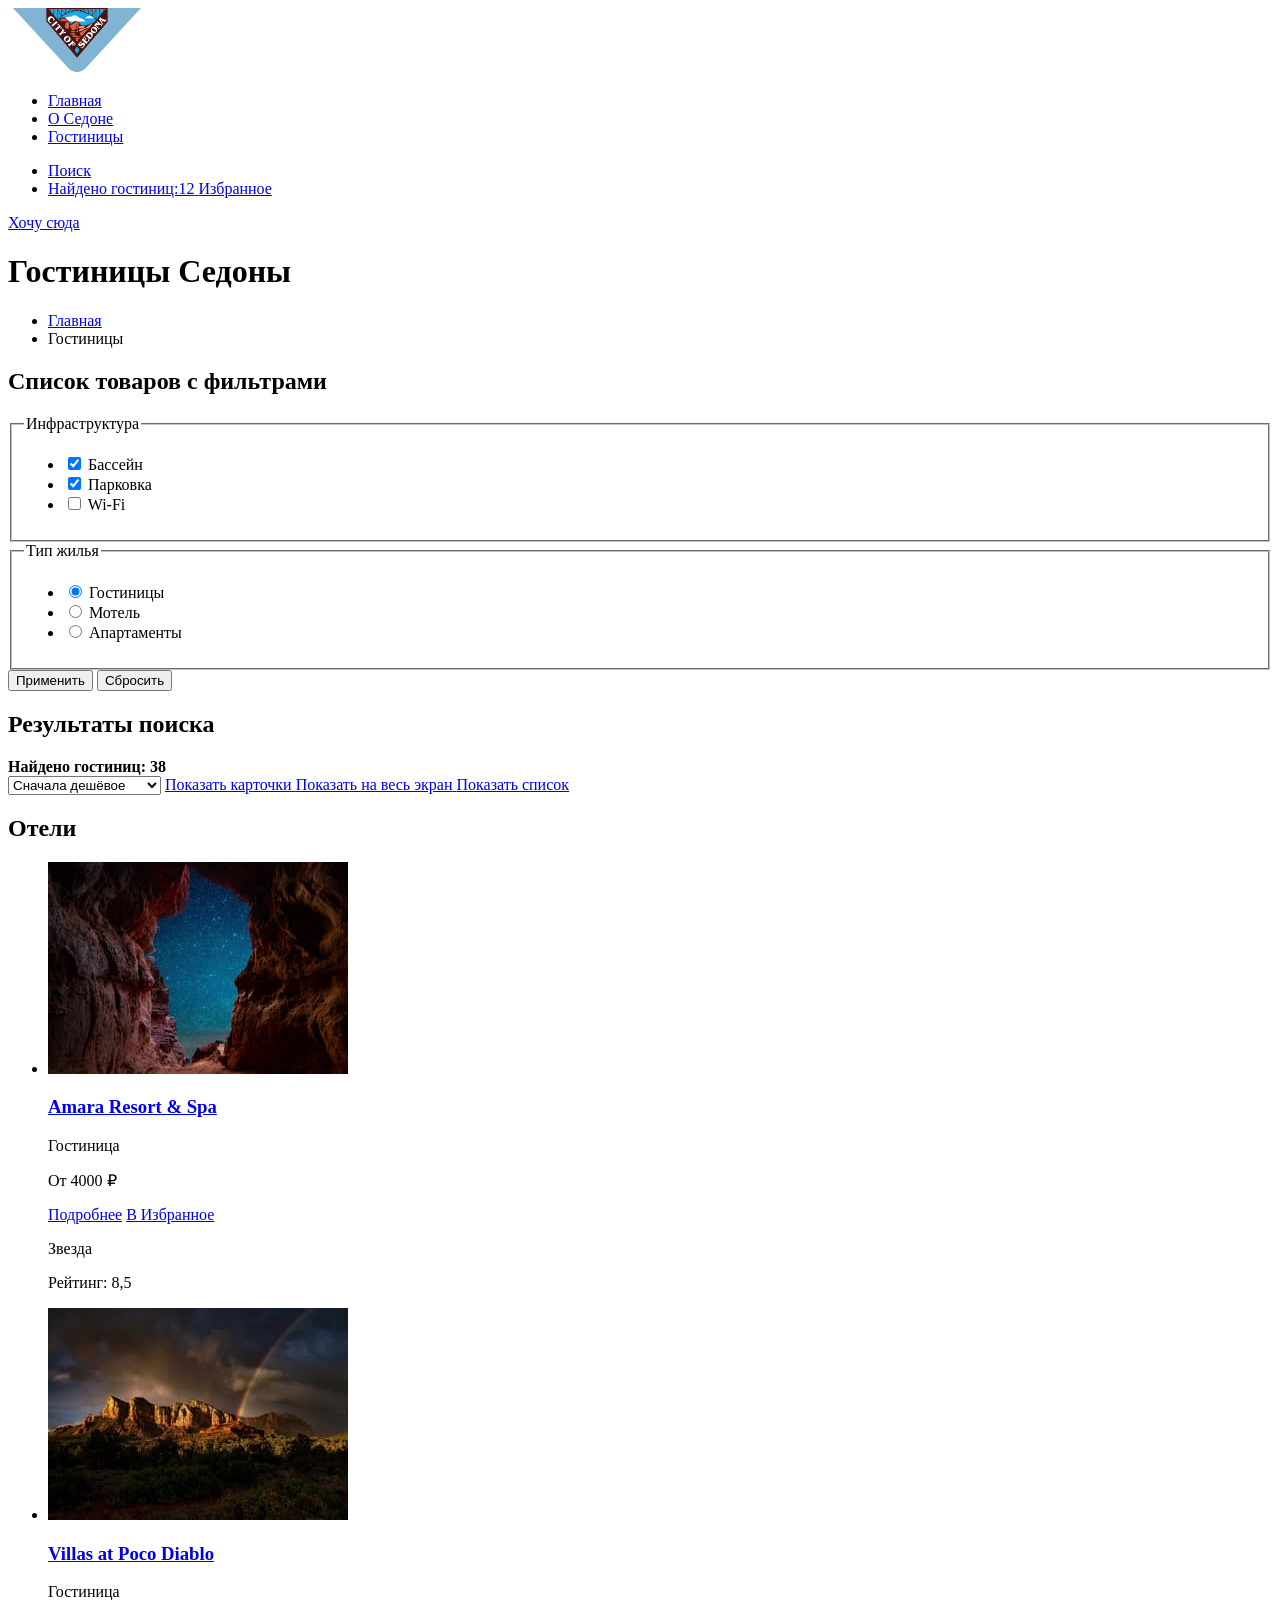
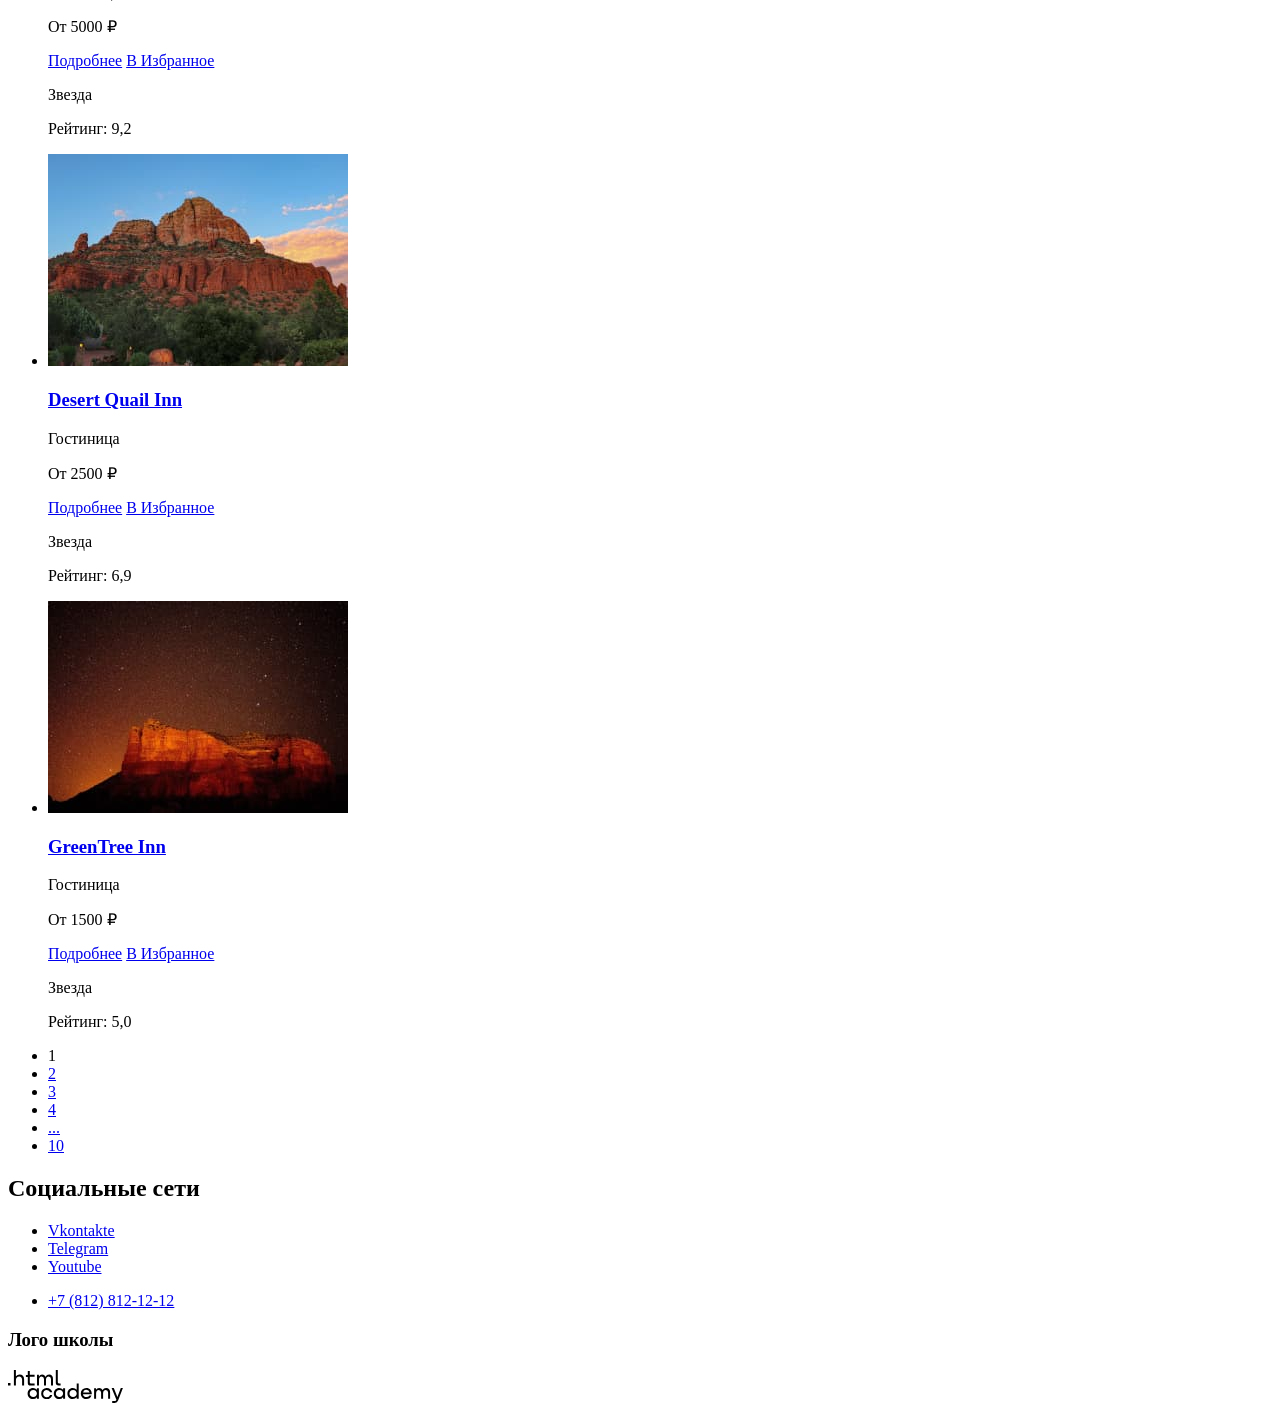
==== catalog.html @ 06d31fa0 "Исправляет ошибки,добавляет картинки" ====
<!DOCTYPE html>
<html lang="ru">

  <head>
    <meta charset="utf-8">
    <title>Седона-небольшой городок в Аризоне!</title>
  </head>

  <body>
    <header class="page-hedaer">
      <a href="/"><img class="page-header-logo" src="images/logo/logo-sedona.svg" width="138" height="64"
          alt="Логотип городка Седона в Аризоне"></a>
      <nav class="navigation">
        <ul class="navigation-list">
          <li class="navigation-item">
            <a class="navigation-link current" href="index.html">Главная</a>
          </li>
          <li class="navigation-item">
            <a class="navigation-link" href="#">О Седоне</a>
          </li>
          <li class="navigation-item">
            <a class="navigation-link" href="catalog.html">Гостиницы</a>
          </li>
        </ul>
        <ul class="navigation-list navigation-user">
          <li class="navigation-item">
            <a class="navigation-link-search" href="#">
              <span class="visualy-hidden">
                Поиск
              </span>
            </a>
          </li>
          <li class="navigation-item">
            <a class="navigation-link-favorites" href="#">
              <span class="favorite-number">Найдено гостиниц:12</span>
              <span class="visually-hidden">
                Избранное
              </span>
            </a>
          </li>
        </ul>
      </nav>
      <a class="navigation-button" href="#">Хочу сюда</a>
    </header>
    <main class="main-inner">
      <header class="inner-header">
        <h1 class="inner-header-title">Гостиницы Седоны</h1>
        <ul class="breadcrumbs">
          <li class="breadcrumbs-item">
            <a class="breadcrumbs-link-main" href="index.html">
              <span class="visually-hidden">
                Главная
              </span>
            </a>
          </li>
          <li class="breadcrumbs-item">
            <a class="breadcrumbs-link">Гостиницы</a>
          </li>
        </ul>
        <section class="catalog-products">
          <h2 class="visually-hidden">Список товаров с фильтрами</h2>
          <form class="catalog-filter" action="https://echo.htmlacademy.ru/" method="get">
            <fieldset class="catalog-filter-group">
              <legend class="catalog-filter-title">Инфраструктура</legend>
              <ul class="catalog-filter-list">
                <li class="catalog-filter-item">
                  <label class="control">
                    <input class="control-input" type="checkbox" name="swimming-pool" checked>
                    Бассейн
                  </label>
                </li>
                <li class="catalog-filter-item">
                  <label class="control">
                    <input class="control-input" type="checkbox" name="parking" checked>
                    Парковка
                  </label>
                </li>
                <li class="catalog-filter-item">
                  <label class="control">
                    <input class="control-input" type="checkbox" name="wifi">
                    Wi-Fi
                  </label>
                </li>
              </ul>
            </fieldset>

            <fieldset class="catalog-filter-group">
              <legend class="catalog-filter-title">Тип жилья</legend>
              <ul class="catalog-filter-list">
                <li class="catalog-filter-item">
                  <label class="control">
                    <input class="control-input" type="radio" name="product-group" value="hotel" checked>
                    Гостиницы
                  </label>
                </li>
                <li class="catalog-filter-item">
                  <label class="control">
                    <input class="control-input" type="radio" name="product-group" value="motel">
                    Мотель
                  </label>
                </li>
                <li class="catalog-filter-item">
                  <label class="control">
                    <input class="control-input" type="radio" name="product-group" value="apartments">
                    Апартаменты
                  </label>
                </li>
              </ul>
            </fieldset>
            <button class="button" type="submit">Применить</button>
            <button class="button-reset" type="reset">Сбросить</button>
          </form>
        </section>
      </header>
      <section class="search-results-page">
        <h2 class="visually-hidden">Результаты поиска</h2>
        <div class="serach-count-block" aria-live="polite">
          <b>Найдено гостиниц:</b> <strong>38</strong>
        </div>
        <select class="select-control" aria-label="Сортировка">
          <option value="cheap">Сначала дешёвое</option>
          <option value="expensive">Сначала дорогое</option>
          <option value="popular">Сначала популярное</option>
        </select>
        <a href="#" class="button button-light">
          <span class="visually-hidden">Показать карточки</span>
        </a>
        <a class="button-laptop" href="#">
          <span class="visually-hidden">Показать на весь экран</span>
        </a>
        <a class="button" href="#">
          <span class="visually-hidden">Показать список</span>
        </a>
      </section>
      <section class="catalog-card">
        <h2 class="visually-hidden">Отели</h2>
        <ul class="product-card-list">
          <li class="product-card">
            <a class="product-card-link" href="#">
              <img class="product-card-image" src="images/catalog/hotel-1.jpg" width="300" height="212"
                alt="звёздное небо сквозь горы">
              <h3 class="product-card-title">Amara Resort & Spa</h3>
            </a>
            <div class="description-sum">
              <p class="product-card-description">Гостиница</p>
              <p class="product-card-description">От 4000 ₽</p>
            </div>
            <div class="options">
              <a class="product-card-button option" href="#">Подробнее</a>
              <a class="product-card-button button" href="#">В Избранное</a>
            </div>
            <div class="figure">
              <p class="raiting-star">Звезда</p>
              <p class="raiting">Рейтинг: 8,5</p>
            </div>
          </li>
          <li class="product-card">
            <a class="product-card-link" href="#">
              <img class="product-card-image" src="images/catalog/hotel-2.jpg" width="300" height="212"
                alt="радуга над горами">
              <h3 class="product-card-title">Villas at Poco Diablo</h3>
            </a>
            <div class="description-sum">
              <p class="product-card-description">Гостиница</p>
              <p class="product-card-description">От 5000 ₽</p>
            </div>
            <div class="options">
              <a class="product-card-button option" href="#">Подробнее</a>
              <a class="product-card-button button" href="#">В Избранное</a>
            </div>
            <div class="figure">
              <p class="raiting-star">Звезда</p>
              <p class="raiting">Рейтинг: 9,2</p>
            </div>
          </li>
          <li class="product-card">
            <a class="product-card-link" href="#">
              <img class="product-card-image" src="images/catalog/hotel-3.jpg" width="300" height="212"
                alt="лес,гора,небо">
              <h3 class="product-card-title">Desert Quail Inn</h3>
            </a>
            <div class="description-sum">
              <p class="product-card-description">Гостиница</p>
              <p class="product-card-description">От 2500 ₽</p>
            </div>
            <div class="options">
              <a class="product-card-button option" href="#">Подробнее</a>
              <a class="product-card-button button" href="#">В Избранное</a>
            </div>
            <div class="figure">
              <p class="raiting-star">Звезда</p>
              <p class="raiting">Рейтинг: 6,9</p>
            </div>
          </li>
          <li class="product-card">
            <a class="product-card-link" href="#">
              <img class="product-card-image" src="images/catalog/hotel-4.jpg" width="300" height="212"
                alt="ночное небо в горах">
              <h3 class="product-card-title">GreenTree Inn</h3>
            </a>
            <div class="descripcion-sum">
              <p class="product-card-description">Гостиница</p>
              <p class="product-card-description">От 1500 ₽</p>
            </div>
            <div class="options">
              <a class="product-card-button option" href="#">Подробнее</a>
              <a class="product-card-button button" href="#">В Избранное</a>
            </div>
            <div class="figure">
              <p class="raiting-star">Звезда</p>
              <p class="raiting">Рейтинг: 5,0</p>
            </div>
          </li>
        </ul>
        <ul class="pagination">
          <li class="pagination-item">
            <a class="pagination-link pagination-current">1</a>
          </li>
          <li class="pagination-item">
            <a class="pagination-link" href="#">2</a>
          </li>
          <li class="pagination-item">
            <a class="pagination-link" href="#">3</a>
          </li>
          <li class="pagination-item">
            <a class="pagination-link" href="#">4</a>
          </li>
          <li class="pagination-item">
            <a class="pagination-link-dots" href="#">...</a>
          </li>
          <li class="pagination-item">
            <a class="pagination-link" href="#">10</a>
          </li>
        </ul>
      </section>
    </main>

    <footer class="page-footer">
      <section class="footer-social">
        <h2 class="visually-hidden">Социальные сети</h2>
        <ul class="social-list">
          <li class="social-item">
            <a class="social" href="https://vk.com/htmlacademy">
              <span class="visually-hidden">Vkontakte</span>
            </a>
          </li>
          <li class="social-item">
            <a class="social" href="https://t.me/htmlacademy">
              <span class="visually-hidden">Telegram</span>
            </a>
          </li>
          <li class="social-item">
            <a class="social" href="https://www.youtube.com/user/htmlacademyru">
              <span class="visually-hidden">Youtube</span>
            </a>
          </li>
        </ul>
        <ul>
          <li>
            <a class="footer-contacts-address-phone" href="tel:+7812812112">+7 (812) 812-12-12</a>
          </li>
        </ul>
        <section class="logo">
          <h3 class="visually-hidden">Лого школы</h2>
            <a href="https://htmlacademy.ru"><img class="footer-school-logo" src="images/logo/logo-htmlacademy.svg" width="115" height="33" alt="Логотип HTML ACADEMY"></a>
        </section>
      </section>
    </footer>
  </body>

</html>
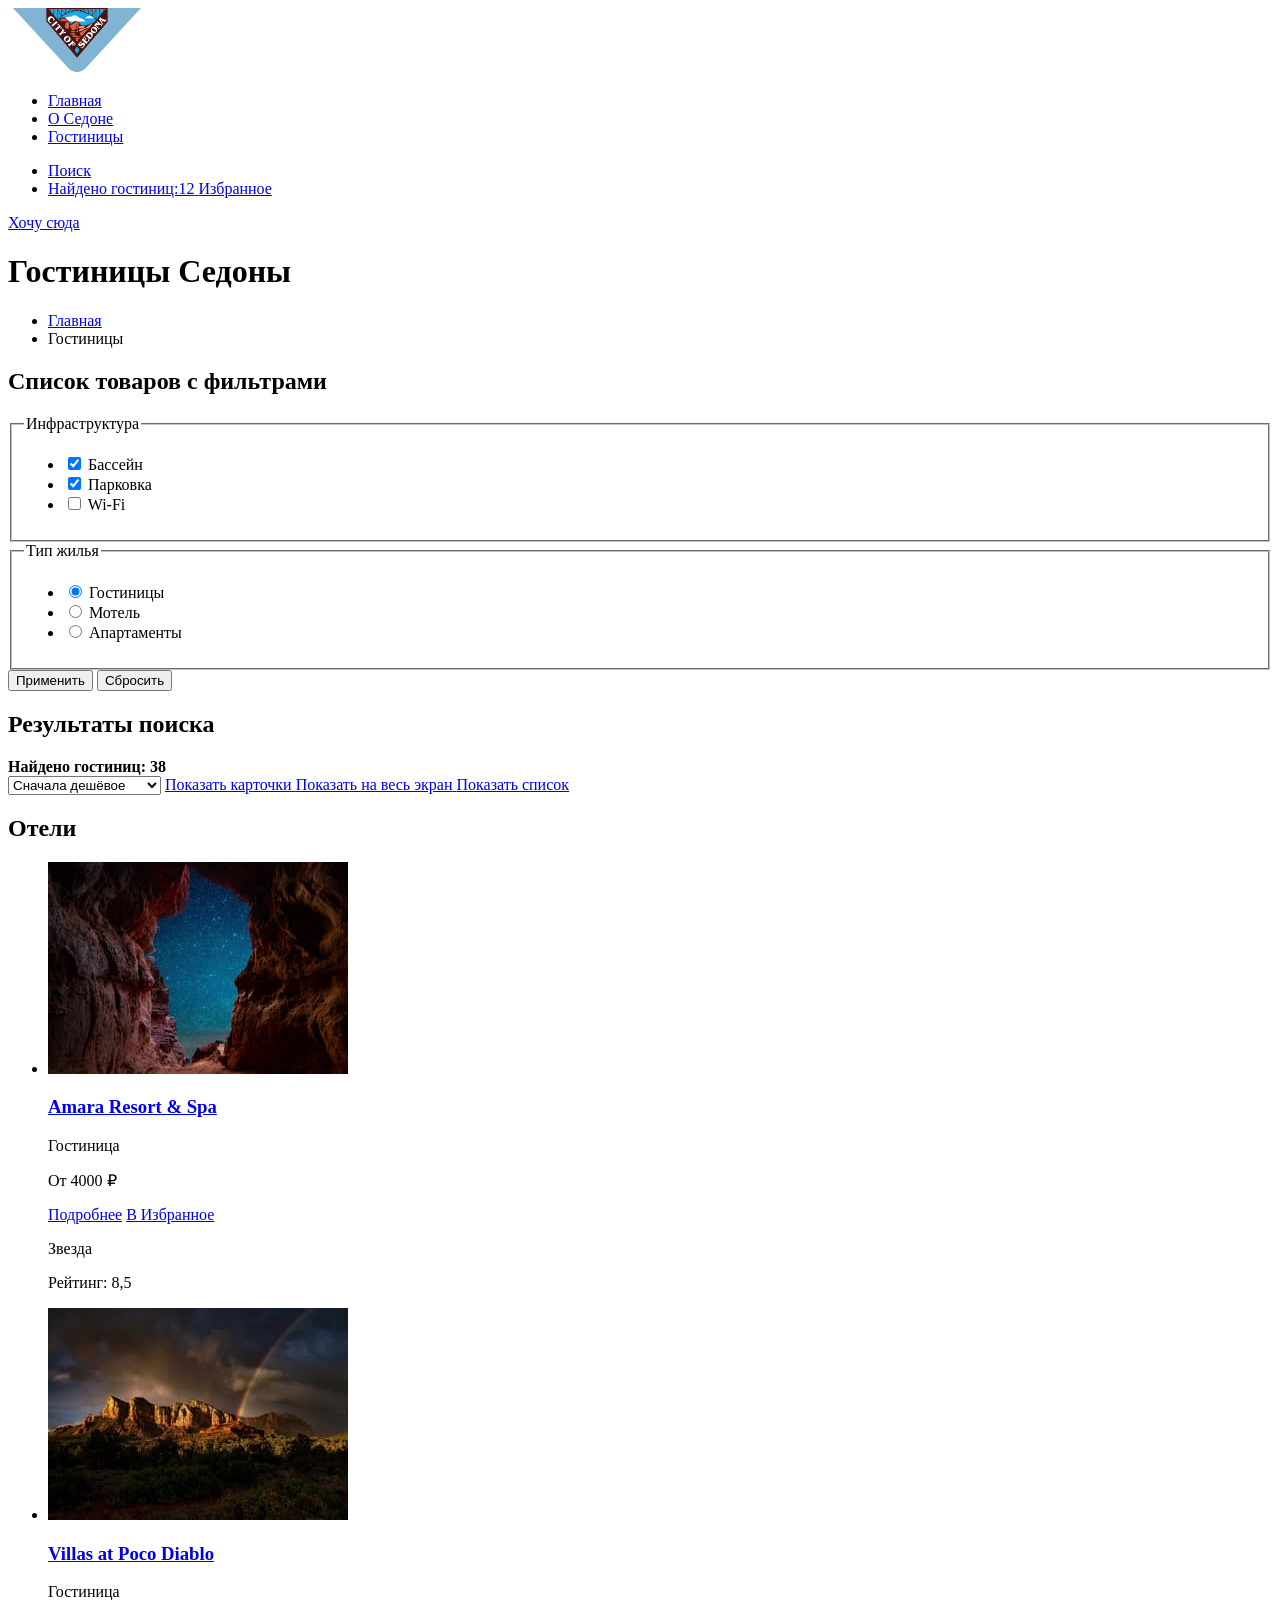
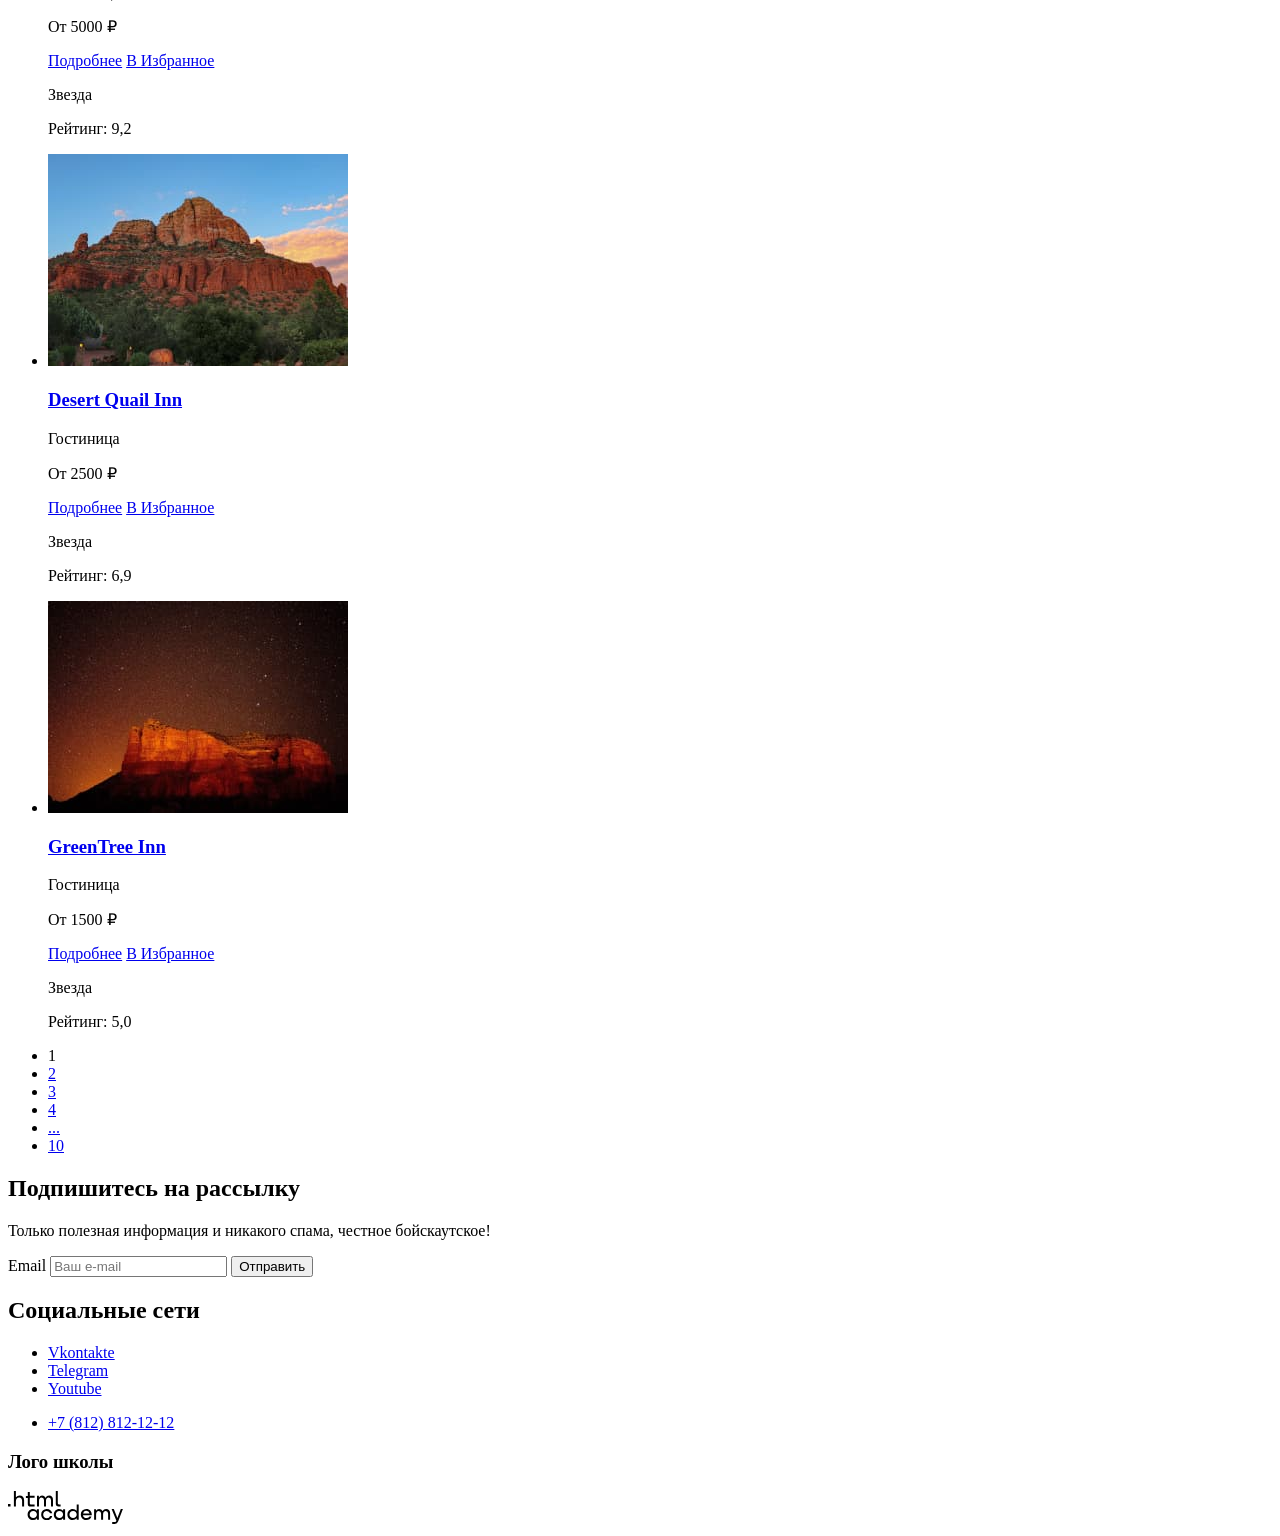
==== commit ff4d8635: "Добавляет стили" ====
--- a/catalog.html
+++ b/catalog.html
@@ -3,11 +3,12 @@
 
   <head>
     <meta charset="utf-8">
+    <link rel="stylesheet" href="style/style.css">
     <title>Седона-небольшой городок в Аризоне!</title>
   </head>
 
   <body>
-    <header class="page-hedaer">
+    <header class="page-header">
       <a href="/"><img class="page-header-logo" src="images/logo/logo-sedona.svg" width="138" height="64"
           alt="Логотип городка Седона в Аризоне"></a>
       <nav class="navigation">
@@ -233,6 +234,16 @@
           </li>
         </ul>
       </section>
+      <section class="subscribe">
+        <h2 class="main-title">Подпишитесь на рассылку</h2>
+        <p class="subscribe-description">Только полезная информация и никакого спама, честное бойскаутское!</p>
+        <form class="newsletter-form" action="https://echo.htmlacademy.ru/" method="post">
+          <label for="newsletter-email">Email</label>
+          <input class="field" placeholder="Ваш e-mail" type="email" name="newsletter-email" id="newsletter-email"
+            required>
+          <button class="button newsletter-button" type="submit">Отправить</button>
+        </form>
+      </section>
     </main>
 
     <footer class="page-footer">
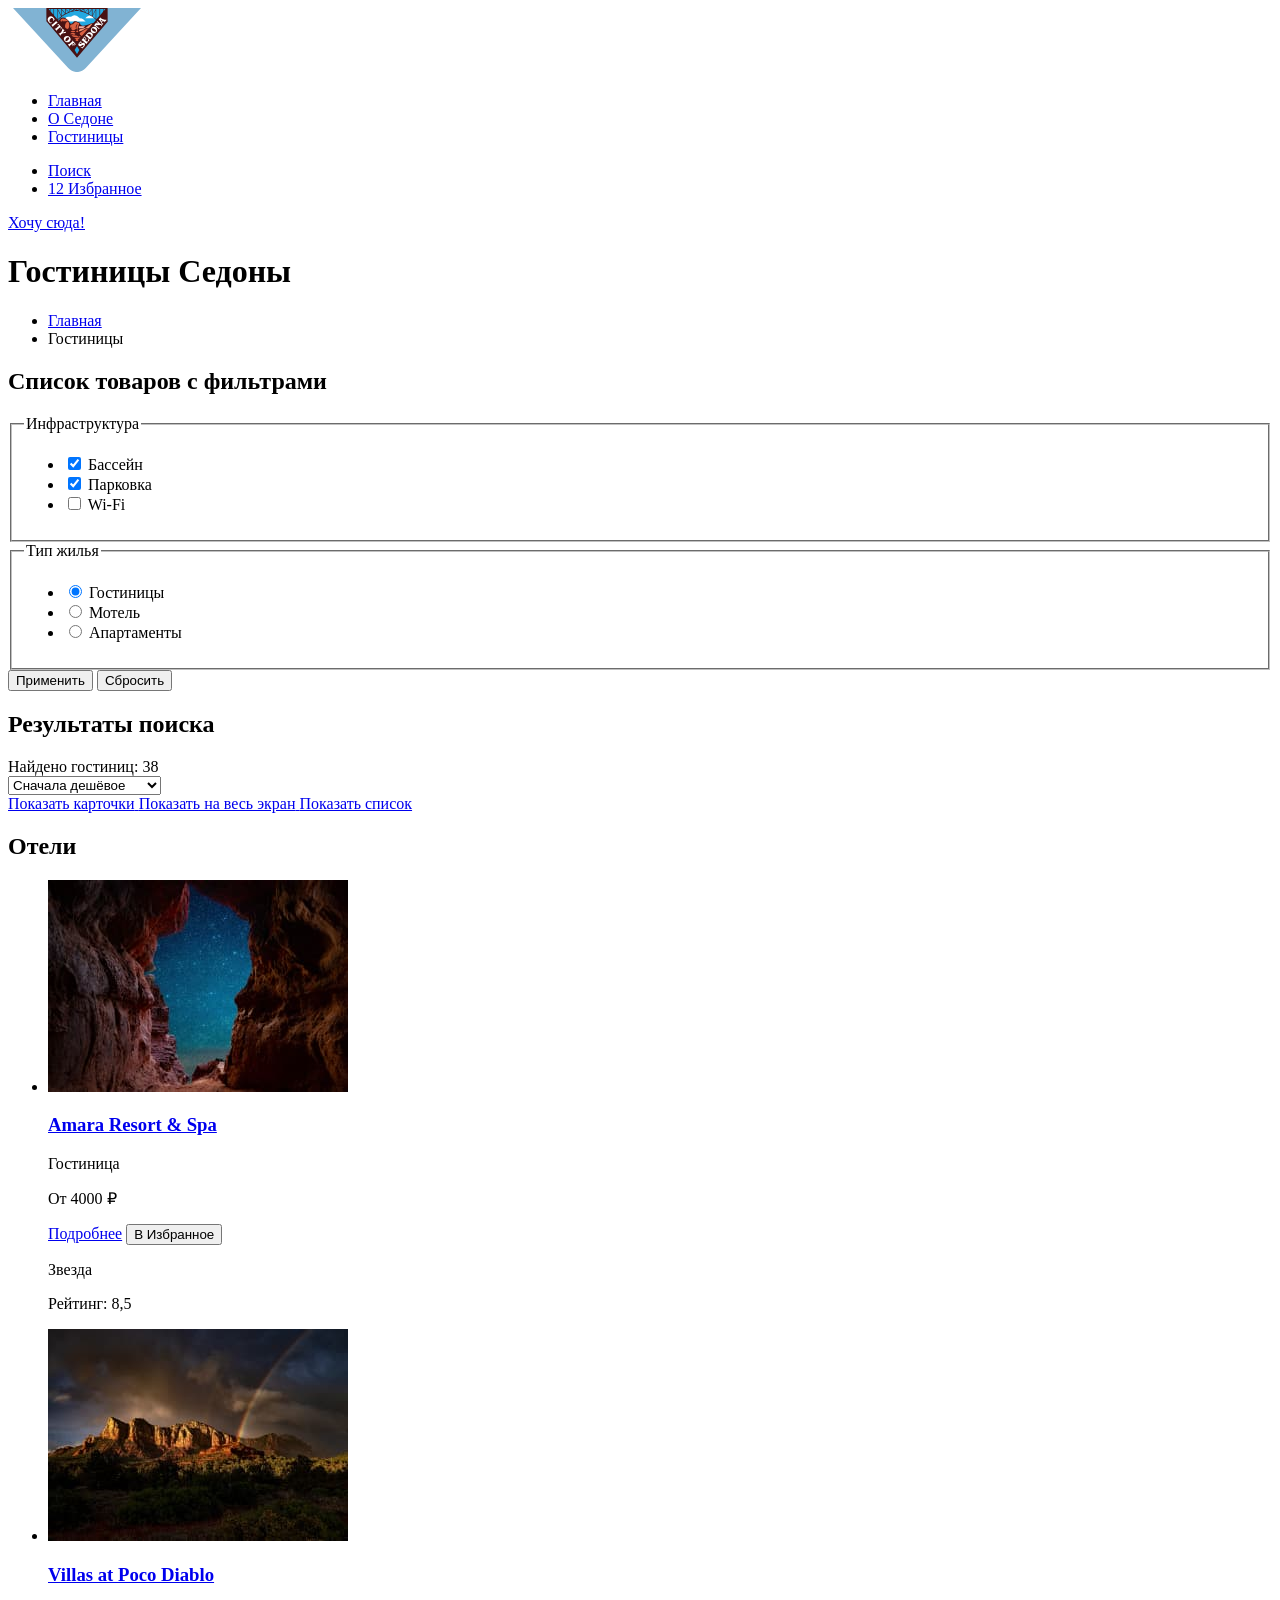
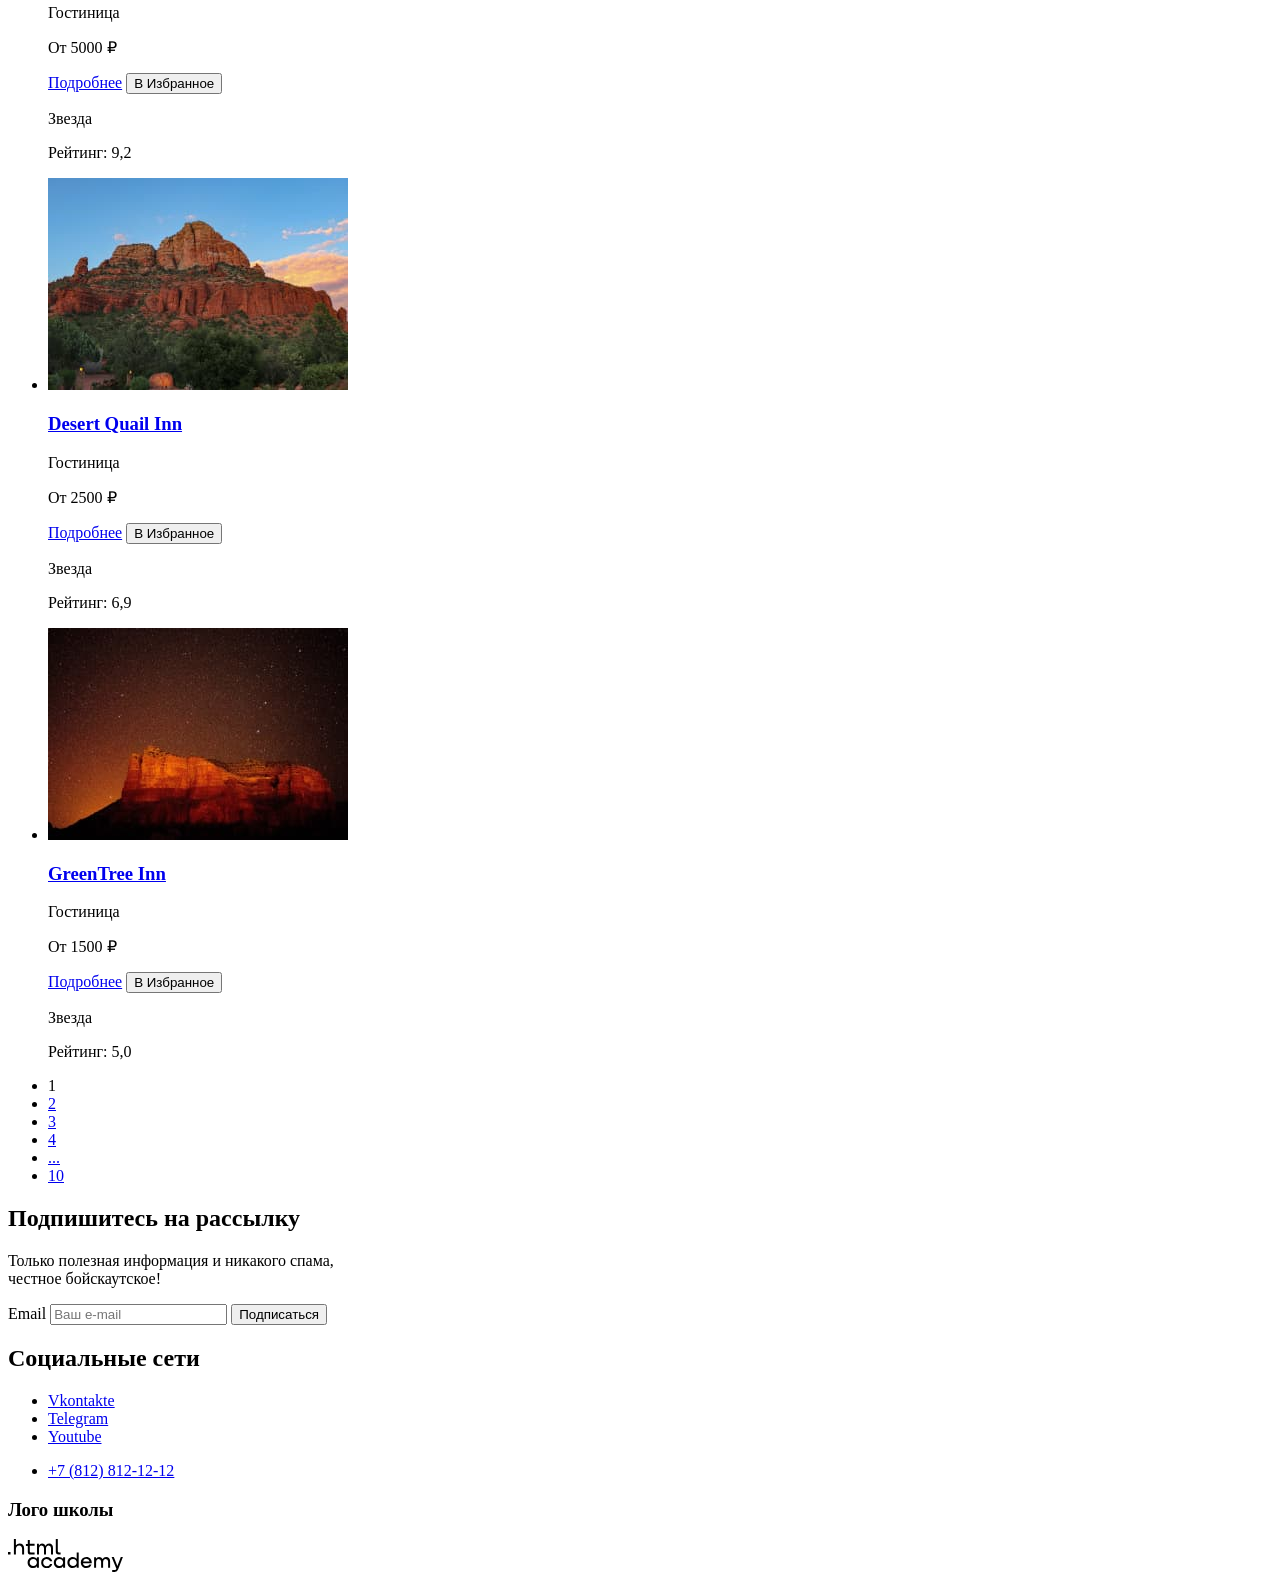
==== commit a2f6416d: "Стилизует каталог и главную" ====
--- a/catalog.html
+++ b/catalog.html
@@ -8,275 +8,290 @@
   </head>
 
   <body>
-    <header class="page-header">
-      <a href="/"><img class="page-header-logo" src="images/logo/logo-sedona.svg" width="138" height="64"
-          alt="Логотип городка Седона в Аризоне"></a>
-      <nav class="navigation">
-        <ul class="navigation-list">
-          <li class="navigation-item">
-            <a class="navigation-link current" href="index.html">Главная</a>
-          </li>
-          <li class="navigation-item">
-            <a class="navigation-link" href="#">О Седоне</a>
-          </li>
-          <li class="navigation-item">
-            <a class="navigation-link" href="catalog.html">Гостиницы</a>
-          </li>
-        </ul>
-        <ul class="navigation-list navigation-user">
-          <li class="navigation-item">
-            <a class="navigation-link-search" href="#">
-              <span class="visualy-hidden">
-                Поиск
-              </span>
-            </a>
-          </li>
-          <li class="navigation-item">
-            <a class="navigation-link-favorites" href="#">
-              <span class="favorite-number">Найдено гостиниц:12</span>
-              <span class="visually-hidden">
-                Избранное
-              </span>
-            </a>
-          </li>
-        </ul>
-      </nav>
-      <a class="navigation-button" href="#">Хочу сюда</a>
-    </header>
-    <main class="main-inner">
-      <header class="inner-header">
-        <h1 class="inner-header-title">Гостиницы Седоны</h1>
-        <ul class="breadcrumbs">
-          <li class="breadcrumbs-item">
-            <a class="breadcrumbs-link-main" href="index.html">
-              <span class="visually-hidden">
-                Главная
-              </span>
-            </a>
-          </li>
-          <li class="breadcrumbs-item">
-            <a class="breadcrumbs-link">Гостиницы</a>
-          </li>
-        </ul>
-        <section class="catalog-products">
-          <h2 class="visually-hidden">Список товаров с фильтрами</h2>
-          <form class="catalog-filter" action="https://echo.htmlacademy.ru/" method="get">
-            <fieldset class="catalog-filter-group">
-              <legend class="catalog-filter-title">Инфраструктура</legend>
-              <ul class="catalog-filter-list">
-                <li class="catalog-filter-item">
-                  <label class="control">
-                    <input class="control-input" type="checkbox" name="swimming-pool" checked>
-                    Бассейн
-                  </label>
-                </li>
-                <li class="catalog-filter-item">
-                  <label class="control">
-                    <input class="control-input" type="checkbox" name="parking" checked>
-                    Парковка
-                  </label>
-                </li>
-                <li class="catalog-filter-item">
-                  <label class="control">
-                    <input class="control-input" type="checkbox" name="wifi">
-                    Wi-Fi
-                  </label>
-                </li>
-              </ul>
-            </fieldset>
-
-            <fieldset class="catalog-filter-group">
-              <legend class="catalog-filter-title">Тип жилья</legend>
-              <ul class="catalog-filter-list">
-                <li class="catalog-filter-item">
-                  <label class="control">
-                    <input class="control-input" type="radio" name="product-group" value="hotel" checked>
-                    Гостиницы
-                  </label>
-                </li>
-                <li class="catalog-filter-item">
-                  <label class="control">
-                    <input class="control-input" type="radio" name="product-group" value="motel">
-                    Мотель
-                  </label>
-                </li>
-                <li class="catalog-filter-item">
-                  <label class="control">
-                    <input class="control-input" type="radio" name="product-group" value="apartments">
-                    Апартаменты
-                  </label>
-                </li>
-              </ul>
-            </fieldset>
-            <button class="button" type="submit">Применить</button>
-            <button class="button-reset" type="reset">Сбросить</button>
-          </form>
-        </section>
+    <div class="background">
+      <header class="page-header">
+        <a href="/"><img class="page-header-logo" src="images/logo/logo-sedona.svg" width="138" height="64"
+            alt="Логотип городка Седона в Аризоне"></a>
+        <nav class="navigation">
+          <ul class="navigation-list">
+            <li class="navigation-item">
+              <a class="navigation-link current" href="index.html">Главная</a>
+            </li>
+            <li class="navigation-item">
+              <a class="navigation-link" href="#">О Седоне</a>
+            </li>
+            <li class="navigation-item">
+              <a class="navigation-link" href="catalog.html">Гостиницы</a>
+            </li>
+          </ul>
+          <ul class="navigation-user">
+            <li class="navigation-item-search">
+              <a class="navigation-link-search" href="#">
+                <span class="visually-hidden">
+                  Поиск
+                </span>
+              </a>
+            </li>
+            <li class="navigation-item-favorites">
+              <a class="navigation-link-favorites" href="#">
+                <span class="favorite-number">12</span>
+                <span class="visually-hidden">
+                  Избранное
+                </span>
+              </a>
+            </li>
+          </ul>
+        </nav>
+        <a class="navigation-button" href="#">Хочу сюда!</a>
       </header>
-      <section class="search-results-page">
-        <h2 class="visually-hidden">Результаты поиска</h2>
-        <div class="serach-count-block" aria-live="polite">
-          <b>Найдено гостиниц:</b> <strong>38</strong>
-        </div>
-        <select class="select-control" aria-label="Сортировка">
-          <option value="cheap">Сначала дешёвое</option>
-          <option value="expensive">Сначала дорогое</option>
-          <option value="popular">Сначала популярное</option>
-        </select>
-        <a href="#" class="button button-light">
-          <span class="visually-hidden">Показать карточки</span>
-        </a>
-        <a class="button-laptop" href="#">
-          <span class="visually-hidden">Показать на весь экран</span>
-        </a>
-        <a class="button" href="#">
-          <span class="visually-hidden">Показать список</span>
-        </a>
-      </section>
-      <section class="catalog-card">
-        <h2 class="visually-hidden">Отели</h2>
-        <ul class="product-card-list">
-          <li class="product-card">
-            <a class="product-card-link" href="#">
-              <img class="product-card-image" src="images/catalog/hotel-1.jpg" width="300" height="212"
-                alt="звёздное небо сквозь горы">
-              <h3 class="product-card-title">Amara Resort & Spa</h3>
-            </a>
-            <div class="description-sum">
-              <p class="product-card-description">Гостиница</p>
-              <p class="product-card-description">От 4000 ₽</p>
+      <main class="main-inner">
+        <header class="inner-header">
+          <h1 class="inner-header-title">Гостиницы Седоны</h1>
+          <ul class="breadcrumbs">
+            <li class="breadcrumbs-item">
+              <a class="breadcrumbs-link-main" href="index.html">
+                <span class="visually-hidden">
+                  Главная
+                </span>
+              </a>
+            </li>
+            <li class="breadcrumbs-item">
+              <a class="breadcrumbs-link">Гостиницы</a>
+            </li>
+          </ul>
+          <section class="catalog-products">
+            <div class="forms">
+            <h2 class="visually-hidden">Список товаров с фильтрами</h2>
+            <form class="catalog-filter" action="https://echo.htmlacademy.ru/" method="get">
+              <fieldset class="catalog-filter-group">
+                <legend class="catalog-filter-title">Инфраструктура</legend>
+                <ul class="catalog-filter-list">
+                  <li class="catalog-filter-item">
+                    <label class="control">
+                      <input class="control-input" type="checkbox" name="swimming-pool" checked>
+                      Бассейн
+                    </label>
+                  </li>
+                  <li class="catalog-filter-item">
+                    <label class="control">
+                      <input class="control-input" type="checkbox" name="parking" checked>
+                      Парковка
+                    </label>
+                  </li>
+                  <li class="catalog-filter-item">
+                    <label class="control">
+                      <input class="control-input" type="checkbox" name="wifi">
+                      Wi-Fi
+                    </label>
+                  </li>
+                </ul>
+              </fieldset>
+
+              <fieldset class="catalog-filter-group">
+                <legend class="catalog-filter-title">Тип жилья</legend>
+                <ul class="catalog-filter-list">
+                  <li class="catalog-filter-item">
+                    <label class="control">
+                      <input class="control-input" type="radio" name="product-group" value="hotel" checked>
+                      Гостиницы
+                    </label>
+                  </li>
+                  <li class="catalog-filter-item">
+                    <label class="control">
+                      <input class="control-input" type="radio" name="product-group" value="motel">
+                      Мотель
+                    </label>
+                  </li>
+                  <li class="catalog-filter-item">
+                    <label class="control">
+                      <input class="control-input" type="radio" name="product-group" value="apartments">
+                      Апартаменты
+                    </label>
+                  </li>
+                </ul>
+              </fieldset>
+            </form>
             </div>
-            <div class="options">
-              <a class="product-card-button option" href="#">Подробнее</a>
-              <a class="product-card-button button" href="#">В Избранное</a>
-            </div>
-            <div class="figure">
-              <p class="raiting-star">Звезда</p>
-              <p class="raiting">Рейтинг: 8,5</p>
-            </div>
-          </li>
-          <li class="product-card">
-            <a class="product-card-link" href="#">
-              <img class="product-card-image" src="images/catalog/hotel-2.jpg" width="300" height="212"
-                alt="радуга над горами">
-              <h3 class="product-card-title">Villas at Poco Diablo</h3>
-            </a>
-            <div class="description-sum">
-              <p class="product-card-description">Гостиница</p>
-              <p class="product-card-description">От 5000 ₽</p>
-            </div>
-            <div class="options">
-              <a class="product-card-button option" href="#">Подробнее</a>
-              <a class="product-card-button button" href="#">В Избранное</a>
-            </div>
-            <div class="figure">
-              <p class="raiting-star">Звезда</p>
-              <p class="raiting">Рейтинг: 9,2</p>
-            </div>
-          </li>
-          <li class="product-card">
-            <a class="product-card-link" href="#">
-              <img class="product-card-image" src="images/catalog/hotel-3.jpg" width="300" height="212"
-                alt="лес,гора,небо">
-              <h3 class="product-card-title">Desert Quail Inn</h3>
-            </a>
-            <div class="description-sum">
-              <p class="product-card-description">Гостиница</p>
-              <p class="product-card-description">От 2500 ₽</p>
-            </div>
-            <div class="options">
-              <a class="product-card-button option" href="#">Подробнее</a>
-              <a class="product-card-button button" href="#">В Избранное</a>
-            </div>
-            <div class="figure">
-              <p class="raiting-star">Звезда</p>
-              <p class="raiting">Рейтинг: 6,9</p>
-            </div>
-          </li>
-          <li class="product-card">
-            <a class="product-card-link" href="#">
-              <img class="product-card-image" src="images/catalog/hotel-4.jpg" width="300" height="212"
-                alt="ночное небо в горах">
-              <h3 class="product-card-title">GreenTree Inn</h3>
-            </a>
-            <div class="descripcion-sum">
-              <p class="product-card-description">Гостиница</p>
-              <p class="product-card-description">От 1500 ₽</p>
-            </div>
-            <div class="options">
-              <a class="product-card-button option" href="#">Подробнее</a>
-              <a class="product-card-button button" href="#">В Избранное</a>
-            </div>
-            <div class="figure">
-              <p class="raiting-star">Звезда</p>
-              <p class="raiting">Рейтинг: 5,0</p>
-            </div>
-          </li>
-        </ul>
-        <ul class="pagination">
-          <li class="pagination-item">
-            <a class="pagination-link pagination-current">1</a>
-          </li>
-          <li class="pagination-item">
-            <a class="pagination-link" href="#">2</a>
-          </li>
-          <li class="pagination-item">
-            <a class="pagination-link" href="#">3</a>
-          </li>
-          <li class="pagination-item">
-            <a class="pagination-link" href="#">4</a>
-          </li>
-          <li class="pagination-item">
-            <a class="pagination-link-dots" href="#">...</a>
-          </li>
-          <li class="pagination-item">
-            <a class="pagination-link" href="#">10</a>
-          </li>
-        </ul>
-      </section>
-      <section class="subscribe">
-        <h2 class="main-title">Подпишитесь на рассылку</h2>
-        <p class="subscribe-description">Только полезная информация и никакого спама, честное бойскаутское!</p>
-        <form class="newsletter-form" action="https://echo.htmlacademy.ru/" method="post">
-          <label for="newsletter-email">Email</label>
-          <input class="field" placeholder="Ваш e-mail" type="email" name="newsletter-email" id="newsletter-email"
-            required>
-          <button class="button newsletter-button" type="submit">Отправить</button>
-        </form>
-      </section>
-    </main>
-
-    <footer class="page-footer">
-      <section class="footer-social">
-        <h2 class="visually-hidden">Социальные сети</h2>
-        <ul class="social-list">
-          <li class="social-item">
-            <a class="social" href="https://vk.com/htmlacademy">
-              <span class="visually-hidden">Vkontakte</span>
-            </a>
-          </li>
-          <li class="social-item">
-            <a class="social" href="https://t.me/htmlacademy">
-              <span class="visually-hidden">Telegram</span>
-            </a>
-          </li>
-          <li class="social-item">
-            <a class="social" href="https://www.youtube.com/user/htmlacademyru">
-              <span class="visually-hidden">Youtube</span>
-            </a>
-          </li>
-        </ul>
-        <ul>
-          <li>
-            <a class="footer-contacts-address-phone" href="tel:+7812812112">+7 (812) 812-12-12</a>
-          </li>
-        </ul>
-        <section class="logo">
-          <h3 class="visually-hidden">Лого школы</h2>
-            <a href="https://htmlacademy.ru"><img class="footer-school-logo" src="images/logo/logo-htmlacademy.svg" width="115" height="33" alt="Логотип HTML ACADEMY"></a>
-        </section>
-      </section>
-    </footer>
+              <div class="actions">
+              <button class="button" type="submit">Применить</button>
+              <button class="button-reset" type="reset">Сбросить</button>
+              </div>
+
+          </section>
+
+        </header>
+        <section class="search-results-page">
+          <h2 class="visually-hidden">Результаты поиска</h2>
+          <div class="search-count-block" aria-live="polite">
+            Найдено гостиниц: 38
+          </div>
+          <select class="select-control" aria-label="Сортировка">
+            <option value="cheap">Сначала дешёвое</option>
+            <option value="expensive">Сначала дорогое</option>
+            <option value="popular">Сначала популярное</option>
+          </select>
+          <div class="options-icon">
+          <a href="#" class="button-light">
+            <span class="visually-hidden">Показать карточки</span>
+          </a>
+          <a class="button-laptop" href="#">
+            <span class="visually-hidden">Показать на весь экран</span>
+          </a>
+          <a class="button-list" href="#">
+            <span class="visually-hidden">Показать список</span>
+          </a>
+          </div>
+        </section>
+        <section class="catalog-card">
+          <h2 class="visually-hidden">Отели</h2>
+          <ul class="product-card-list">
+            <li class="product-card">
+              <a class="product-card-link" href="#">
+                <img class="product-card-image" src="images/catalog/hotel-1.jpg" width="300" height="212"
+                  alt="звёздное небо сквозь горы">
+                <h3 class="product-card-title">Amara Resort & Spa</h3>
+              </a>
+              <div class="description-sum">
+                <p class="product-card-description">Гостиница</p>
+                <p class="product-card-description">От 4000 ₽</p>
+              </div>
+              <div class="options-card">
+                <a class="product-card-button option" href="#">Подробнее</a>
+                <button class="product-card-button button" href="#">В Избранное</button>
+              </div>
+              <div class="figure">
+                <p class="raiting-star">Звезда</p>
+                <p class="raiting">Рейтинг: 8,5</p>
+              </div>
+            </li>
+            <li class="product-card">
+              <a class="product-card-link" href="#">
+                <img class="product-card-image" src="images/catalog/hotel-2.jpg" width="300" height="212"
+                  alt="радуга над горами">
+                <h3 class="product-card-title">Villas at Poco Diablo</h3>
+              </a>
+              <div class="description-sum">
+                <p class="product-card-description">Гостиница</p>
+                <p class="product-card-description">От 5000 ₽</p>
+              </div>
+              <div class="options-card">
+                <a class="product-card-button option" href="#">Подробнее</a>
+                <button class="product-card-button button" href="#">В Избранное</button>
+              </div>
+              <div class="figure">
+                <p class="raiting-star">Звезда</p>
+                <p class="raiting">Рейтинг: 9,2</p>
+              </div>
+            </li>
+            <li class="product-card">
+              <a class="product-card-link" href="#">
+                <img class="product-card-image" src="images/catalog/hotel-3.jpg" width="300" height="212"
+                  alt="лес,гора,небо">
+                <h3 class="product-card-title">Desert Quail Inn</h3>
+              </a>
+              <div class="description-sum">
+                <p class="product-card-description">Гостиница</p>
+                <p class="product-card-description">От 2500 ₽</p>
+              </div>
+              <div class="options-card">
+                <a class="product-card-button option" href="#">Подробнее</a>
+                <button class="product-card-button button" href="#">В Избранное</button>
+              </div>
+              <div class="figure">
+                <p class="raiting-star">Звезда</p>
+                <p class="raiting">Рейтинг: 6,9</p>
+              </div>
+            </li>
+            <li class="product-card">
+              <a class="product-card-link" href="#">
+                <img class="product-card-image" src="images/catalog/hotel-4.jpg" width="300" height="212"
+                  alt="ночное небо в горах">
+                <h3 class="product-card-title">GreenTree Inn</h3>
+              </a>
+              <div class="description-sum">
+                <p class="product-card-description">Гостиница</p>
+                <p class="product-card-description">От 1500 ₽</p>
+              </div>
+              <div class="options-card">
+                <a class="product-card-button option" href="#">Подробнее</a>
+                <button class="product-card-button button" href="#">В Избранное</button>
+              </div>
+              <div class="figure">
+                <p class="raiting-star">Звезда</p>
+                <p class="raiting">Рейтинг: 5,0</p>
+              </div>
+            </li>
+          </ul>
+          <ul class="pagination">
+            <li class="pagination-item">
+              <a class="pagination-link pagination-current">1</a>
+            </li>
+            <li class="pagination-item">
+              <a class="pagination-link" href="#">2</a>
+            </li>
+            <li class="pagination-item">
+              <a class="pagination-link" href="#">3</a>
+            </li>
+            <li class="pagination-item">
+              <a class="pagination-link" href="#">4</a>
+            </li>
+            <li class="pagination-item">
+              <a class="pagination-link dots" href="#">...</a>
+            </li>
+            <li class="pagination-item">
+              <a class="pagination-link" href="#">10</a>
+            </li>
+          </ul>
+        </section>
+        <section class="subscribe-catalog">
+          <h2 class="subscribe-title-catalog">Подпишитесь на рассылку</h2>
+          <p class="subscribe-description-catalog">Только полезная информация и никакого спама,<br> честное
+            бойскаутское!</p>
+          <div class="form news">
+            <form class="newsletter-form" action="https://echo.htmlacademy.ru/" method="post">
+              <label class="visually-hidden" for="newsletter-email">Email</label>
+              <input class="field" placeholder="Ваш e-mail" type="email" name="newsletter-email" id="newsletter-email"
+                required>
+              <button class="newsletter-button" type="submit">Подписаться</button>
+
+            </form>
+          </div>
+        </section>
+      </main>
+
+      <footer class="page-footer">
+        <section class="footer-social">
+          <h2 class="visually-hidden">Социальные сети</h2>
+          <ul class="social-list">
+            <li class="social-item">
+              <a class="social-vk item" href="https://vk.com/htmlacademy">
+                <span class="visually-hidden">Vkontakte</span>
+              </a>
+            </li>
+            <li class="social-item">
+              <a class="social-tg item" href="https://t.me/htmlacademy">
+                <span class="visually-hidden">Telegram</span>
+              </a>
+            </li>
+            <li class="social-item">
+              <a class="social-youtube item" href="https://www.youtube.com/user/htmlacademyru">
+                <span class="visually-hidden">Youtube</span>
+              </a>
+            </li>
+          </ul>
+          <ul class="number">
+            <li>
+              <a class="footer-contacts-address-phone" href="tel:+7812812112">+7 (812) 812-12-12</a>
+            </li>
+          </ul>
+          <section class="logo">
+            <h3 class="visually-hidden">Лого школы</h3>
+            <a href="https://htmlacademy.ru"><img class="footer-school-logo" src="images/logo/logo-htmlacademy.svg"
+                width="115" height="33" alt="Логотип HTML ACADEMY"></a>
+          </section>
+        </section>
+      </footer>
+    </div>
   </body>
 
 </html>
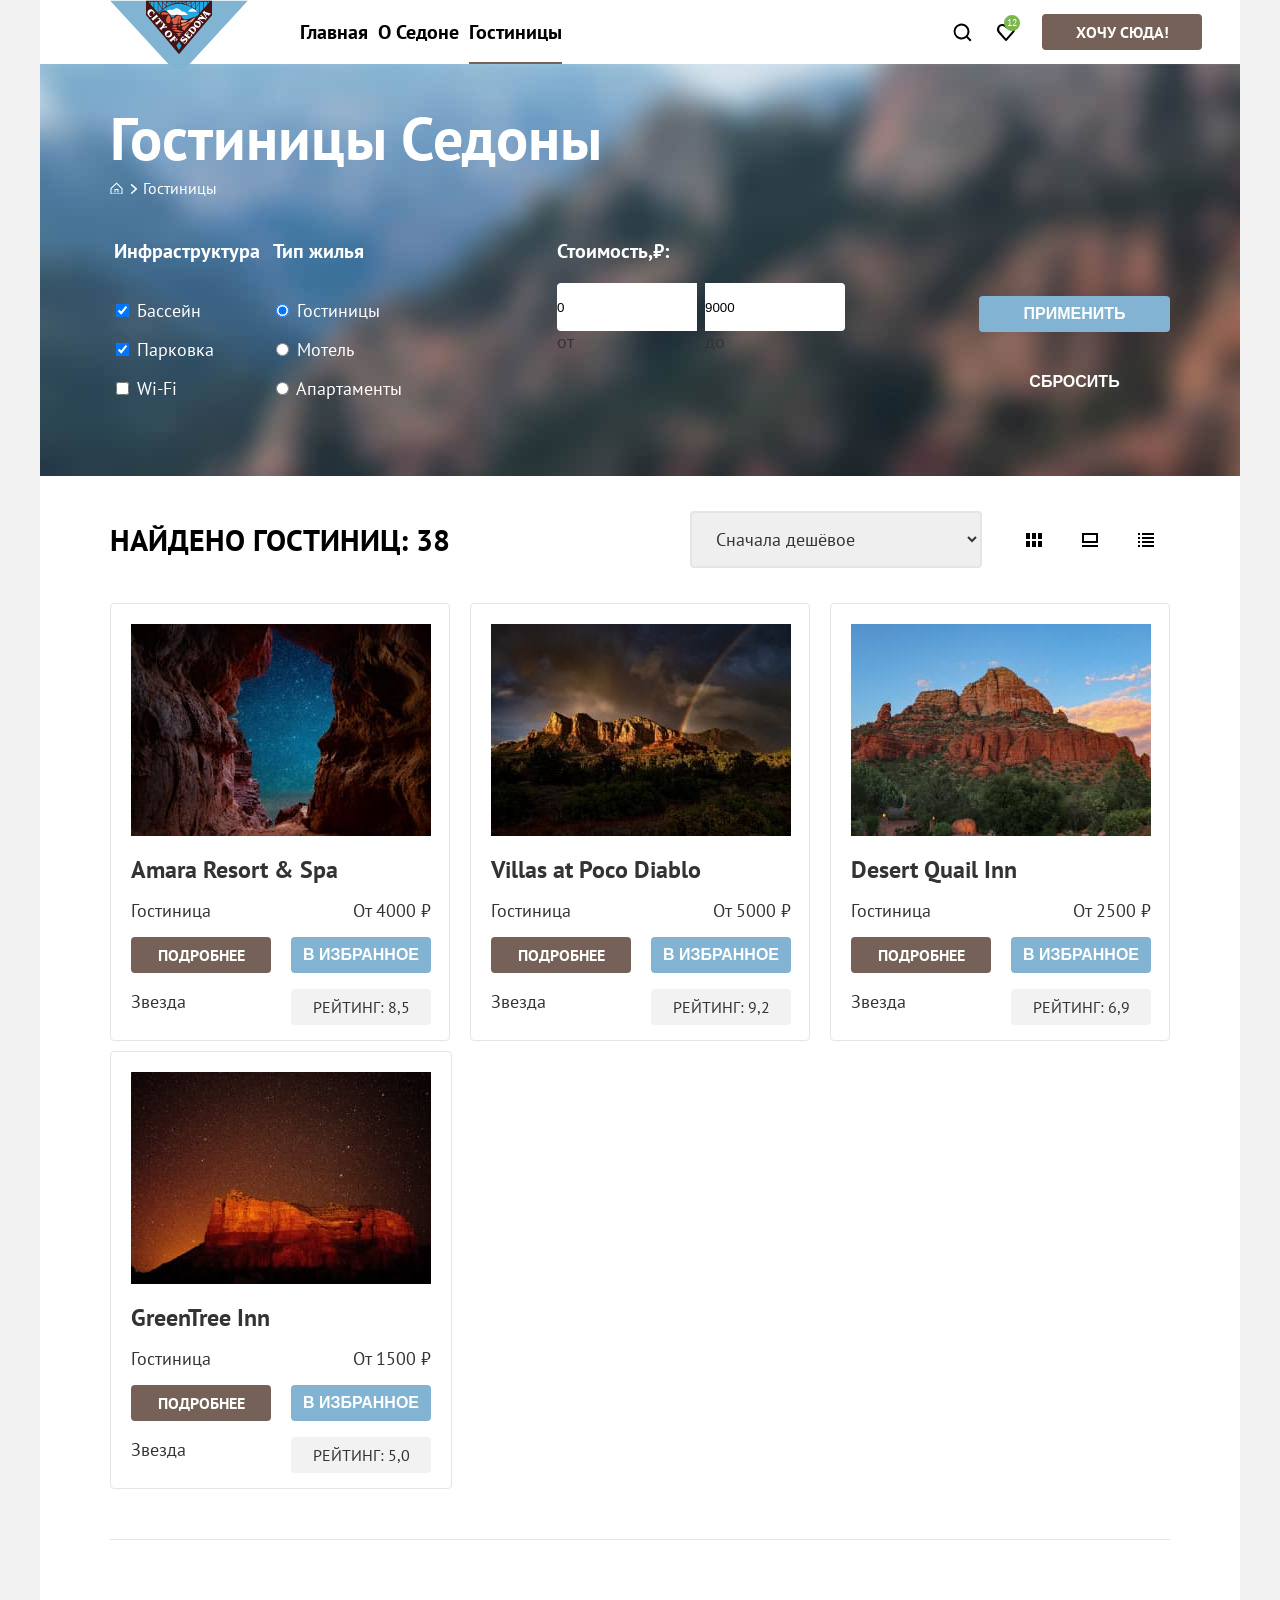
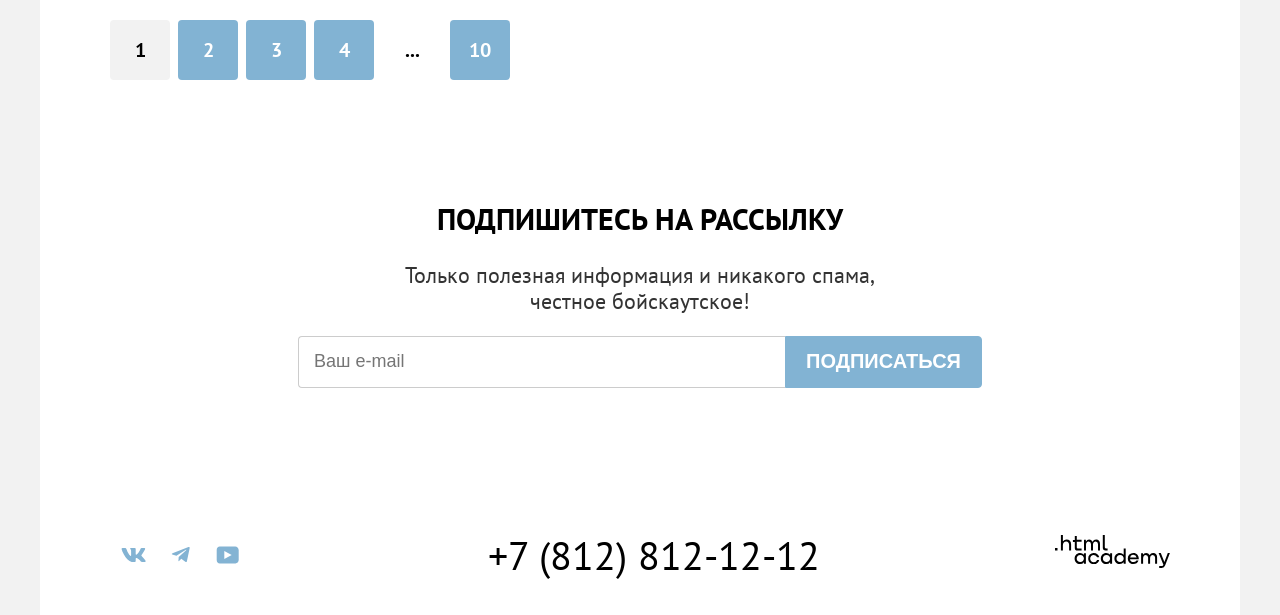
==== commit 1da75e65: "Исправляет ошибки на главной и в каталоге" ====
--- a/catalog.html
+++ b/catalog.html
@@ -8,32 +8,32 @@
   </head>
 
   <body>
-    <div class="background">
-      <header class="page-header">
-        <a href="/"><img class="page-header-logo" src="images/logo/logo-sedona.svg" width="138" height="64"
+    <div class="container">
+     <header class="page-header">
+        <a href="index.html"><img class="page-header-logo" src="images/logo/logo-sedona.svg" width="138" height="70"
             alt="Логотип городка Седона в Аризоне"></a>
         <nav class="navigation">
-          <ul class="navigation-list">
+          <ul class="all-list navigation-list">
             <li class="navigation-item">
-              <a class="navigation-link current" href="index.html">Главная</a>
+              <a class="navigation-link" href="index.html">Главная</a>
             </li>
             <li class="navigation-item">
               <a class="navigation-link" href="#">О Седоне</a>
             </li>
             <li class="navigation-item">
-              <a class="navigation-link" href="catalog.html">Гостиницы</a>
-            </li>
-          </ul>
-          <ul class="navigation-user">
+              <a class="navigation-link current" href="catalog.html">Гостиницы</a>
+            </li>
+          </ul>
+          <ul class="all-list navigation-user">
             <li class="navigation-item-search">
-              <a class="navigation-link-search" href="#">
+              <a class="navigation-link-search option-search" href="#">
                 <span class="visually-hidden">
                   Поиск
                 </span>
               </a>
             </li>
             <li class="navigation-item-favorites">
-              <a class="navigation-link-favorites" href="#">
+              <a class="navigation-link-favorites option-search" href="#">
                 <span class="favorite-number">12</span>
                 <span class="visually-hidden">
                   Избранное
@@ -47,7 +47,7 @@
       <main class="main-inner">
         <header class="inner-header">
           <h1 class="inner-header-title">Гостиницы Седоны</h1>
-          <ul class="breadcrumbs">
+          <ul class="all-list breadcrumbs">
             <li class="breadcrumbs-item">
               <a class="breadcrumbs-link-main" href="index.html">
                 <span class="visually-hidden">
@@ -65,7 +65,7 @@
             <form class="catalog-filter" action="https://echo.htmlacademy.ru/" method="get">
               <fieldset class="catalog-filter-group">
                 <legend class="catalog-filter-title">Инфраструктура</legend>
-                <ul class="catalog-filter-list">
+                <ul class="all-list catalog-filter-list">
                   <li class="catalog-filter-item">
                     <label class="control">
                       <input class="control-input" type="checkbox" name="swimming-pool" checked>
@@ -89,7 +89,7 @@
 
               <fieldset class="catalog-filter-group">
                 <legend class="catalog-filter-title">Тип жилья</legend>
-                <ul class="catalog-filter-list">
+                <ul class="all-list catalog-filter-list">
                   <li class="catalog-filter-item">
                     <label class="control">
                       <input class="control-input" type="radio" name="product-group" value="hotel" checked>
@@ -110,6 +110,21 @@
                   </li>
                 </ul>
               </fieldset>
+            </form>
+            </div>
+            <div class="form-price">
+              <h2 class="catalog-filter-title">Стоимость,₽:</h2>
+            <form class="catalog-price" action="https://echo.htmlacademy.ru/" method="get">
+               <div class="price-filter">
+                <lable class="price-input">
+                  <input class="input input-left" type="number"  value="0" min="0">
+                  <span>от</span>
+                </lable>
+                <label>
+                  <input class="input input-right" type="number" value="9000" min="0">
+                  <span>до</span>
+                </label>
+              </div>
             </form>
             </div>
               <div class="actions">
@@ -131,20 +146,20 @@
             <option value="popular">Сначала популярное</option>
           </select>
           <div class="options-icon">
-          <a href="#" class="button-light">
+          <a href="#" class="button-light icon-catalog">
             <span class="visually-hidden">Показать карточки</span>
           </a>
-          <a class="button-laptop" href="#">
+          <a class="button-laptop icon-catalog" href="#">
             <span class="visually-hidden">Показать на весь экран</span>
           </a>
-          <a class="button-list" href="#">
+          <a class="button-list icon-catalog" href="#">
             <span class="visually-hidden">Показать список</span>
           </a>
           </div>
         </section>
         <section class="catalog-card">
           <h2 class="visually-hidden">Отели</h2>
-          <ul class="product-card-list">
+          <ul class="all-list product-card-list">
             <li class="product-card">
               <a class="product-card-link" href="#">
                 <img class="product-card-image" src="images/catalog/hotel-1.jpg" width="300" height="212"
@@ -222,7 +237,7 @@
               </div>
             </li>
           </ul>
-          <ul class="pagination">
+          <ul class="all-list pagination">
             <li class="pagination-item">
               <a class="pagination-link pagination-current">1</a>
             </li>
@@ -259,34 +274,34 @@
         </section>
       </main>
 
-      <footer class="page-footer">
+       <footer class="page-footer">
         <section class="footer-social">
           <h2 class="visually-hidden">Социальные сети</h2>
-          <ul class="social-list">
+          <ul class="all-list social-list">
             <li class="social-item">
-              <a class="social-vk item" href="https://vk.com/htmlacademy">
+              <a class="social-vk social-link" href="https://vk.com/htmlacademy">
                 <span class="visually-hidden">Vkontakte</span>
               </a>
             </li>
             <li class="social-item">
-              <a class="social-tg item" href="https://t.me/htmlacademy">
+              <a class="social-tg social-link" href="https://t.me/htmlacademy">
                 <span class="visually-hidden">Telegram</span>
               </a>
             </li>
             <li class="social-item">
-              <a class="social-youtube item" href="https://www.youtube.com/user/htmlacademyru">
+              <a class="social-youtube social-link" href="https://www.youtube.com/user/htmlacademyru">
                 <span class="visually-hidden">Youtube</span>
               </a>
             </li>
           </ul>
-          <ul class="number">
+          <ul class="all-list number">
             <li>
               <a class="footer-contacts-address-phone" href="tel:+7812812112">+7 (812) 812-12-12</a>
             </li>
           </ul>
           <section class="logo">
             <h3 class="visually-hidden">Лого школы</h3>
-            <a href="https://htmlacademy.ru"><img class="footer-school-logo" src="images/logo/logo-htmlacademy.svg"
+            <a class="school-logo" href="https://htmlacademy.ru"><img class="footer-school-logo" src="images/logo/logo-htmlacademy.svg"
                 width="115" height="33" alt="Логотип HTML ACADEMY"></a>
           </section>
         </section>
--- a/style/style.css
+++ b/style/style.css
@@ -0,0 +1,932 @@
+@font-face {
+  font-family: "PT sans";
+  font-style: normal;
+  font-weight: 400;
+  src: url("../fonts/ptsans-400.woff2") format("woff2");
+  font-display: swap;
+}
+
+@font-face {
+  font-family: "PT sans";
+  font-style: normal;
+  font-weight: 700;
+  src: url("../fonts/ptsans-700.woff2") format("woff2");
+  font-display: swap;
+}
+
+html {
+  height: 100%;
+}
+
+.visually-hidden {
+  position: absolute;
+  width: 1px;
+  height: 1px;
+  margin: -1px;
+  padding: 0;
+  border: 0;
+  clip: rect(0 0 0 0);
+  overflow: hidden;
+}
+
+a {
+  text-decoration: none;
+  color: inherit;
+}
+
+.all-list {
+  list-style: none;
+  margin: 0;
+  padding-left: 0;
+}
+
+body {
+  font-family: "PT Sans", sans-serif;
+  font-size: 18px;
+  line-height: 21px;
+  color: #333;
+  background-color: #f2f2f2;
+  min-height: 100%;
+  margin: 0;
+
+  }
+
+/* Pages */
+
+.page-header {
+  display: flex;
+  align-items: center;
+}
+
+.page-header-logo {
+  position: absolute;
+  top:0;
+  padding-left: 70px;
+  padding-right: 30px;
+  z-index: 1;
+}
+/* Навигация */
+
+.navigation {
+  display: flex;
+}
+
+.navigation-item{
+  text-decoration: none;
+  padding-left: 10px;
+}
+
+.navigation-list {
+  display: flex;
+  width: 650px;
+  align-items: center;
+  margin-left: 250px;
+
+}
+
+.navigation-user {
+  width: 88px;
+  padding-right: 14px;
+  display: flex;
+}
+.navigation-link {
+  display: block;
+  box-sizing: border-box;
+  padding-top: 20px;
+  font-family: "PT Sans", sans-serif;
+  font-size: 20px;
+  line-height: 24px;
+  color: #000;
+  font-weight: 700;
+  text-align: center;
+  background-color: #ffffff;
+  height: 64px;
+  }
+
+.current {
+  border-bottom: 2px solid #756257 ;
+
+}
+
+
+.navigation-button {
+  text-decoration: none;
+  text-transform: uppercase;
+  border-radius: 4px;
+  background-color: #756157;
+  color: #ffffff;
+  text-align: center;
+  font-size: 16px;
+  line-height: 20px;
+  font-weight: 700;
+  padding-top: 8px;
+  padding-bottom: 8px;
+  width: 160px;
+}
+
+
+.option-search {
+  background-repeat: no-repeat;
+  width: 44px;
+  height: 64px;
+  display: block;
+}
+
+.navigation-link-search {
+  background-image: url("../images/icon/search.svg");
+
+}
+
+.navigation-link-favorites {
+  background-image: url("../images/icon/favorite.svg");
+  position: relative;
+}
+
+.favorite-number {
+  border-radius: 10px;
+  background-color: #7db54f;
+  color: #ffffff;
+  font-size: 10px;
+  line-height: 10px;
+  text-align: center;
+  text-decoration: none;
+  width: 16px;
+  height: 13px;
+  font-family: "PT Sans",sans-serif;
+  display: block;
+  padding-top: 3px;
+  position: absolute;
+  top: 15px;
+  left:20px;
+}
+
+/*Hero*/
+
+.hero {
+  background-image: url("../images/background-hero.jpg");
+  width: 1200px;
+  height: 485px;
+  background-repeat: no-repeat;
+  background-color: #82b3d3;
+  position: relative;
+
+}
+
+.hero::after {
+  background-image: url("../images/divider.svg");
+  background-repeat: no-repeat;
+  content: "";
+  width: 1200px;
+  height: 57px;
+  position: absolute;
+  left:0;
+  top:428px;
+}
+
+.main-logo {
+  width: 458px;
+  height: 352px;
+  padding-top: 51px;
+  padding-right: 371px;
+  padding-left: 371px;
+}
+
+/* advantages */
+
+.main {
+  padding: 69px 160px;
+  }
+
+  .main-index {
+    flex-grow: 1;
+  }
+
+.main-serv {
+  padding: 69px 160px;
+
+  }
+
+.main-title {
+  font-size: 30px;
+  line-height: 36px;
+  font-weight: 700;
+  text-align: center;
+  color: #000;
+  text-transform: uppercase;
+  margin-bottom: 25px;
+  margin-top: 0;
+}
+
+.advantages-photo{
+  position: relative;
+}
+
+
+.main-description {
+  font-size: 22px;
+  line-height: 26px;
+  font-weight: 400;
+  text-align: center;
+  color: #333;
+  margin: 0;
+}
+
+.advantages-item {
+  padding: 102px 85px;
+  width: 400px;
+  background-color: rgba(131, 179, 211, 0.12);
+}
+
+
+.advantages-item-main {
+  display: flex;
+
+}
+
+.advantages-title-main {
+  text-transform: uppercase;
+  position: relative;
+  margin-bottom: 60px;
+  color: rgba(255, 255, 255, 1);
+  font-size: 24px;
+  line-height: 28px;
+  margin-top:0;
+
+}
+
+.advantages-title-main::after {
+  width: 60px;
+  height: 2px;
+  bottom: -30px;
+  left: 85px;
+  content: "";
+  background-color: rgba(255, 255, 255, 0.3);
+  position: absolute;
+}
+
+.text-content {
+  background-color: #82b3d3;
+  color: #ffffff;
+  text-align: center;
+  padding: 102px 85px;
+  box-sizing: border-box;
+}
+
+.advantages-text {
+
+  width: 1200px;
+  display: flex;
+}
+
+.advantages-title {
+  text-transform: uppercase;
+  position: relative;
+  margin-top: 0;
+  margin-bottom: 60px;
+  color: rgba(0, 0, 0, 1);
+  font-family: "PT Sans", sans-serif;
+  font-size: 24px;
+  line-height: 28px;
+  text-align: center;
+ }
+
+.advantages-title::after {
+  width: 60px;
+  height: 2px;
+  bottom: -30px;
+  left: 85px;
+  content: "";
+  background-color: rgba(0, 0, 0, 0.3);
+  position: absolute;
+}
+
+.advantages-description-main {
+  font-family: "PT Sans", sans-serif;
+  font-weight: 400;
+  font-size: 18px;
+  line-height: 21px;
+  color: rgba(255, 255, 255, 1);
+  margin: 0;
+}
+.advantages-description {
+  font-family: "PT Sans", sans-serif;
+  font-weight: 400;
+  font-size: 18px;
+  line-height: 21px;
+  text-align: center;
+  margin: 0 auto;
+  }
+
+  /*services*/
+
+.services-item {
+  width: 401px;
+  text-align: center;
+  box-sizing: border-box;
+  padding: 75px;
+}
+
+.also {
+  background-color: rgba(131, 179, 211, 0.2);
+}
+
+.container {
+  background-color: #fff;
+  width: 1200px;
+  margin-left: auto;
+  margin-right: auto;
+  display: flex;
+  flex-direction: column;
+}
+
+
+.services-title {
+  font-family: "PT Sans", sans-serif;
+  font-weight: 700;
+  font-size: 24px;
+  line-height: 28px;
+  text-transform: uppercase;
+  padding-top: 103px;
+  margin: 0 0 30px;
+  position: relative;
+  }
+
+  .services-title::before {
+  position: absolute;
+  background-repeat: no-repeat;
+  left: 50%;
+  transform: translateX(-50%);
+  content: "";
+  width: 75px;
+  height: 75px;
+  top: 10px
+  }
+
+.services-title.house::before {
+  background-image: url("../images/icon/icon-house.svg");
+ }
+
+.services-title.gifts::before{
+  background-image: url("../images/icon/icon-gift.svg");
+ }
+
+.services-title.food::before{
+  background-image: url("../images/icon/icon-food.svg");
+}
+.services-description {
+  margin:0;
+}
+
+.no-bacground {
+  background-color: transparent;
+}
+.booking {
+  display: flex;
+  flex-direction: column;
+  align-items: center;
+  padding: 60px;
+}
+
+.booking-description {
+  margin:0;
+  font-size: 22px;
+  line-height: 26px;
+  margin-bottom: 54px;
+  text-align: center;
+}
+
+.search {
+  width: 376px;
+  background-color: #756157;
+  border: none;
+  border-radius: 4px;
+  color: #fff;
+  font-family: "PT Sans",sans-serif;
+  text-transform: uppercase;
+  font-size: 20px;
+  line-height: 36px;
+  font-weight: 700;
+}
+
+
+/*subscribe*/
+
+.subscribe {
+  box-sizing: border-box;
+  background-image: url("../images/blur/background-subscribe.jpg");
+  background-repeat: no-repeat;
+  text-align: center;
+  padding: 96px 258px 104px;
+
+}
+
+.subscribe-catalog {
+  box-sizing: border-box;
+  width: 1200px;
+  height: 414.86px;
+  text-align: center;
+  padding-top: 96px;
+  padding-bottom: 104px;
+}
+
+.subscribe-title {
+  font-family: "PT Sans", sans-serif;
+  text-transform: uppercase;
+  color: rgba(255, 255, 255, 1);
+  font-size: 30px;
+  line-height: 36px;
+  margin: 0 0 30px;
+}
+
+.subscribe-title-catalog {
+  font-family: "PT Sans", sans-serif;
+  text-transform: uppercase;
+  color: #000;
+  font-size: 30px;
+  font-weight: 700px;
+  font-style: bold;
+  line-height: 36px;
+  justify-content: center;
+}
+
+.subscribe-description-catalog {
+  font-family: "PT Sans", sans-serif;
+  color: #333;
+  font-size: 22px;
+  line-height: 26px;
+}
+
+.subscribe-description{
+  font-family: "PT Sans", sans-serif;
+  color: rgba(255, 255, 255, 1);
+  font-size: 22px;
+  line-height: 26px;
+  margin: 0 0 30px;
+}
+
+.form {
+  display: flex;
+  justify-content: center;
+  align-items: center;
+  text-align: center;
+}
+.news {
+  width: 100%;
+}
+.newsletter-form {
+  display: flex;
+  width: 684px;
+  height: 52px;
+}
+
+.field {
+  flex-grow: 1;
+  padding: 0 15px;
+  border: 1px solid #ccc;
+  border-right: none;
+  border-radius: 4px 0 0 4px;
+  outline: none;
+  font-size: 18px;
+  box-sizing: border-box;
+}
+
+.newsletter-button {
+  padding: 0 20px;
+  border: 1px solid #82b3d3;
+  background-color: rgba(130, 179, 211, 1);
+  color: #fff;
+  border-radius: 0 4px 4px 0;
+  cursor: pointer;
+  font-size: 20px;
+  font-weight: 700;
+  box-sizing: border-box;
+  text-transform: uppercase;
+
+}
+/* footer*/
+
+.page-footer {
+  width: 1200px;
+}
+.school-logo {
+  width: 115px;
+  height: 33px;
+  display: block;
+}
+
+.social-list{
+  display: flex;
+  width: 142px;
+}
+
+.social-link {
+ display: block;
+ width: 47px;
+ position: relative;
+}
+
+.social-link::after {
+  content:"";
+  background-repeat: no-repeat;
+  position: absolute;
+  width: 47px;
+  height: 40px;
+}
+
+.social-vk::after {
+  background-image: url("../images/social-icon/social-vk.svg");
+}
+
+.social-tg::after {
+ background-image: url("../images/social-icon/social-telegram.svg");
+
+}
+
+.social-youtube::after {
+  background-image: url("../images/social-icon/social-youtube.svg");
+}
+
+.footer-social {
+  display: flex;
+  justify-content: space-between;
+  padding: 40px 70px;
+}
+
+.number {
+  text-align: center;
+}
+
+.footer-contacts-address-phone {
+  font-family: "PT Sans", sans-serif;
+  font-size: 40px;
+  line-height: 40px;
+  color:#000;
+}
+
+
+
+  /* catalog */
+  /* header*/
+
+  .inner-header {
+  width: 1200px;
+  height: 412px;
+  background-image: url("../images/blur/back-filter.jpg")
+}
+
+.inner-header-title {
+  font-family: "PT Sans",sans-serif;
+  color: #fff;
+  font-weight: 700;
+  font-size: 60px;
+  line-height: 78px;
+  padding-top: 35px;
+  padding-left: 70px;
+  margin: 0;
+}
+
+.breadcrumbs {
+  color:#fff;
+  display: flex;
+  }
+
+ul.breadcrumbs{
+  padding-left: 70px;
+}
+
+.breadcrumbs-link-main {
+  display: inline-block;
+  background-image: url("../images/icon/home.svg");
+  background-repeat: no-repeat;
+  background-position: 0 3px;
+  width: 13px;
+  height: 15px;
+  padding-right: 10px;
+
+}
+
+.breadcrumbs-link-main::after {
+  background-image: url("../images/icon/right.arrow.svg");
+  background-repeat: no-repeat;
+  width: 8px;
+  height: 19px;
+  content: "";
+  margin-left: 20px;
+  display: block;
+}
+
+.breadcrumbs-link {
+  font-family: "PT Sans",sans-serif;
+  font-weight: 400;
+  font-size: 16px;
+  line-height: 21px;
+  padding-left: 10px;
+}
+
+.catalog-filter-group {
+  font-family: "PT Sans", sans-serif;
+  color: #fff;
+  display: inline-block;
+  width: 150px;
+  padding: 0;
+  border: none;
+}
+
+.catalog-filter-title {
+  font-weight: 700;
+  font-size: 20px;
+  line-height: 24px;
+  margin-bottom: 20px;
+  margin-top:0;
+  color: #fff;
+}
+
+.catalog-filter-item {
+  font-weight: 400;
+  font-size: 18px;
+  line-height: 23px;
+  margin-top: 16px;
+}
+
+.actions {
+  width: 191px;
+  height: 104px;
+  display: flex;
+  flex-direction: column;
+  justify-content: space-between;
+}
+
+.catalog-products {
+  display: flex;
+  justify-content: space-between;
+  align-items: flex-end;
+  padding: 40px 70px 50px 70px;
+}
+
+.button {
+  font-weight: 700;
+  font-size: 16px;
+  line-height: 20px;
+  text-transform: uppercase;
+  color: #fff;
+  background-color: #82b3d3;
+  width: 191px;
+  height: 36px;
+  border-radius: 4px;
+  border-width: 0;
+}
+
+.button-reset {
+  font-weight: 700;
+  font-size: 16px;
+  line-height: 20px;
+  text-transform: uppercase;
+  color: #fff;
+  background-color: rgba(0, 0, 0, 0);
+  width: 191px;
+  height: 36px;
+  border: none;
+}
+
+.price-filter {
+  display: flex;
+  gap: 8px;
+}
+
+.form-price {
+  width: 288px;
+  align-self: flex-start;
+}
+
+
+.input-left {
+  width: 140px;
+  height: 48px;
+  border-top-left-radius: 4px;
+  border-bottom-left-radius: 4px;
+  padding: 0;
+  border: none;
+}
+
+.input-right {
+  width: 140px;
+  height: 48px;
+  border-top-right-radius: 4px;
+  border-bottom-right-radius: 4px;
+  padding: 0;
+  border: none;
+}
+
+
+/* search-result*/
+
+.search-results-page {
+  width: 1060px;
+  display: flex;
+  padding: 35px 70px;
+  align-items: center;
+}
+
+.search-count-block {
+  font-weight: 700;
+  font-size: 30px;
+  line-height: 36px;
+  text-transform: uppercase;
+  width: 380px;
+  color: #000;
+
+}
+
+.select-control {
+  width: 292px;
+  border: 2px solid #e5e5e5;
+  border-radius: 4px;
+  padding: 14px 80px 14px 20px;
+  margin-left: 200PX;
+  font-family: "PT Sans", sans-serif;
+  font-size: 18px;
+  line-height: 21px;
+  color: #333;
+}
+
+.button-light::before {
+  background-image: url("../images/icon/tile.svg");
+}
+
+.button-laptop::before {
+  background-image: url("../images/icon/laptop.svg");
+}
+
+.button-list::before {
+  background-image: url("../images/icon/list.svg");
+}
+
+.options-icon {
+  display: flex;
+  width: 160px;
+  height: 48px;
+  justify-content: space-between;
+  margin-left: auto;
+  position: relative;
+}
+
+.icon-catalog{
+  width: 48px;
+  height: 48px;
+  display: block;
+}
+
+.icon-catalog::before {
+  background-repeat: no-repeat;
+  background-position: center;
+  content: "";
+  width: 48px;
+  height: 48px;
+  position: absolute;
+}
+
+/*product-card*/
+
+
+.catalog-card {
+  width: 1200px;
+}
+
+.product-card-list {
+  text-align: center;
+  width: 1060px;
+  height: 896px;
+  margin-left: 70px;
+  margin-right: 70px;
+  display: flex;
+  flex-wrap: wrap;
+  justify-content: space-between;
+  border-bottom: 1px solid #e5e5e5;
+  padding-bottom: 40px;
+
+
+}
+
+.product-card-list li:last-child {
+  flex-basis: 100%;
+  max-width: max-content;
+}
+
+
+
+.product-card {
+  box-sizing: border-box;
+  padding: 20px;
+  border: 1px solid #e5e5e5;
+  border-radius: 4px;
+  height: 438px;
+  width: 340px;
+}
+
+.product-card-title {
+  margin-bottom: 16px;
+  margin-top: 16px;
+  font-size: 24px;
+  line-height: 28px;
+  text-align: left;
+}
+
+.description-sum {
+  display: flex;
+  width: 300px;
+  height: 21px;
+  justify-content: space-between;
+  margin-bottom: 16px;
+  margin-top: 0;
+
+}
+
+.product-card-description {
+  margin: 0;
+  font-family: "PT Sans", sans-serif;
+  font-size: 18px;
+  line-height: 21px;
+}
+
+.product-card-button {
+  width: 140px;
+}
+
+.option {
+  display: block;
+  width: 140px;
+  background-color: #756157;
+  color: #fff;
+  border-radius: 4px;
+  border: none;
+  font-weight: 700;
+  font-size: 16px;
+  line-height: 20px;
+  text-transform: uppercase;
+  padding: 8px 0;
+}
+
+.options-card {
+  display: flex;
+  width: 300px;
+  justify-content: space-between;
+}
+
+.figure {
+  display: flex;
+  width: 300px;
+  justify-content: space-between;
+}
+
+.raiting {
+  background-color: #f2f2f2;
+  width: 140px;
+  height: 36px;
+  font-size: 16px;
+  line-height: 20px;
+  text-transform: uppercase;
+  box-sizing: border-box;
+  border-radius: 4px;
+  border: none;
+  padding: 8px 0;
+
+
+}
+
+/*pagination*/
+
+.pagination {
+  width: 400px;
+  height: 60px;
+  display: flex;
+  margin-left: 70px;
+  margin-top: 80px;
+  box-sizing: border-box;
+  justify-content: space-between;
+  position: relative;
+}
+
+.pagination-link {
+  display: flex;
+  width: 60px;
+  height: 60px;
+  background-color: #82b3d3;
+  border-radius: 4px;
+  font-size: 20px;
+  line-height: 36px;
+  font-weight: 700;
+  color: #fff;
+  justify-content: center;
+  align-items: center;
+
+}
+
+.pagination-current {
+  background-color: #f2f2f2;
+  color: #000;
+}
+
+.dots {
+  background-color: #fff;
+  color: #000;
+}
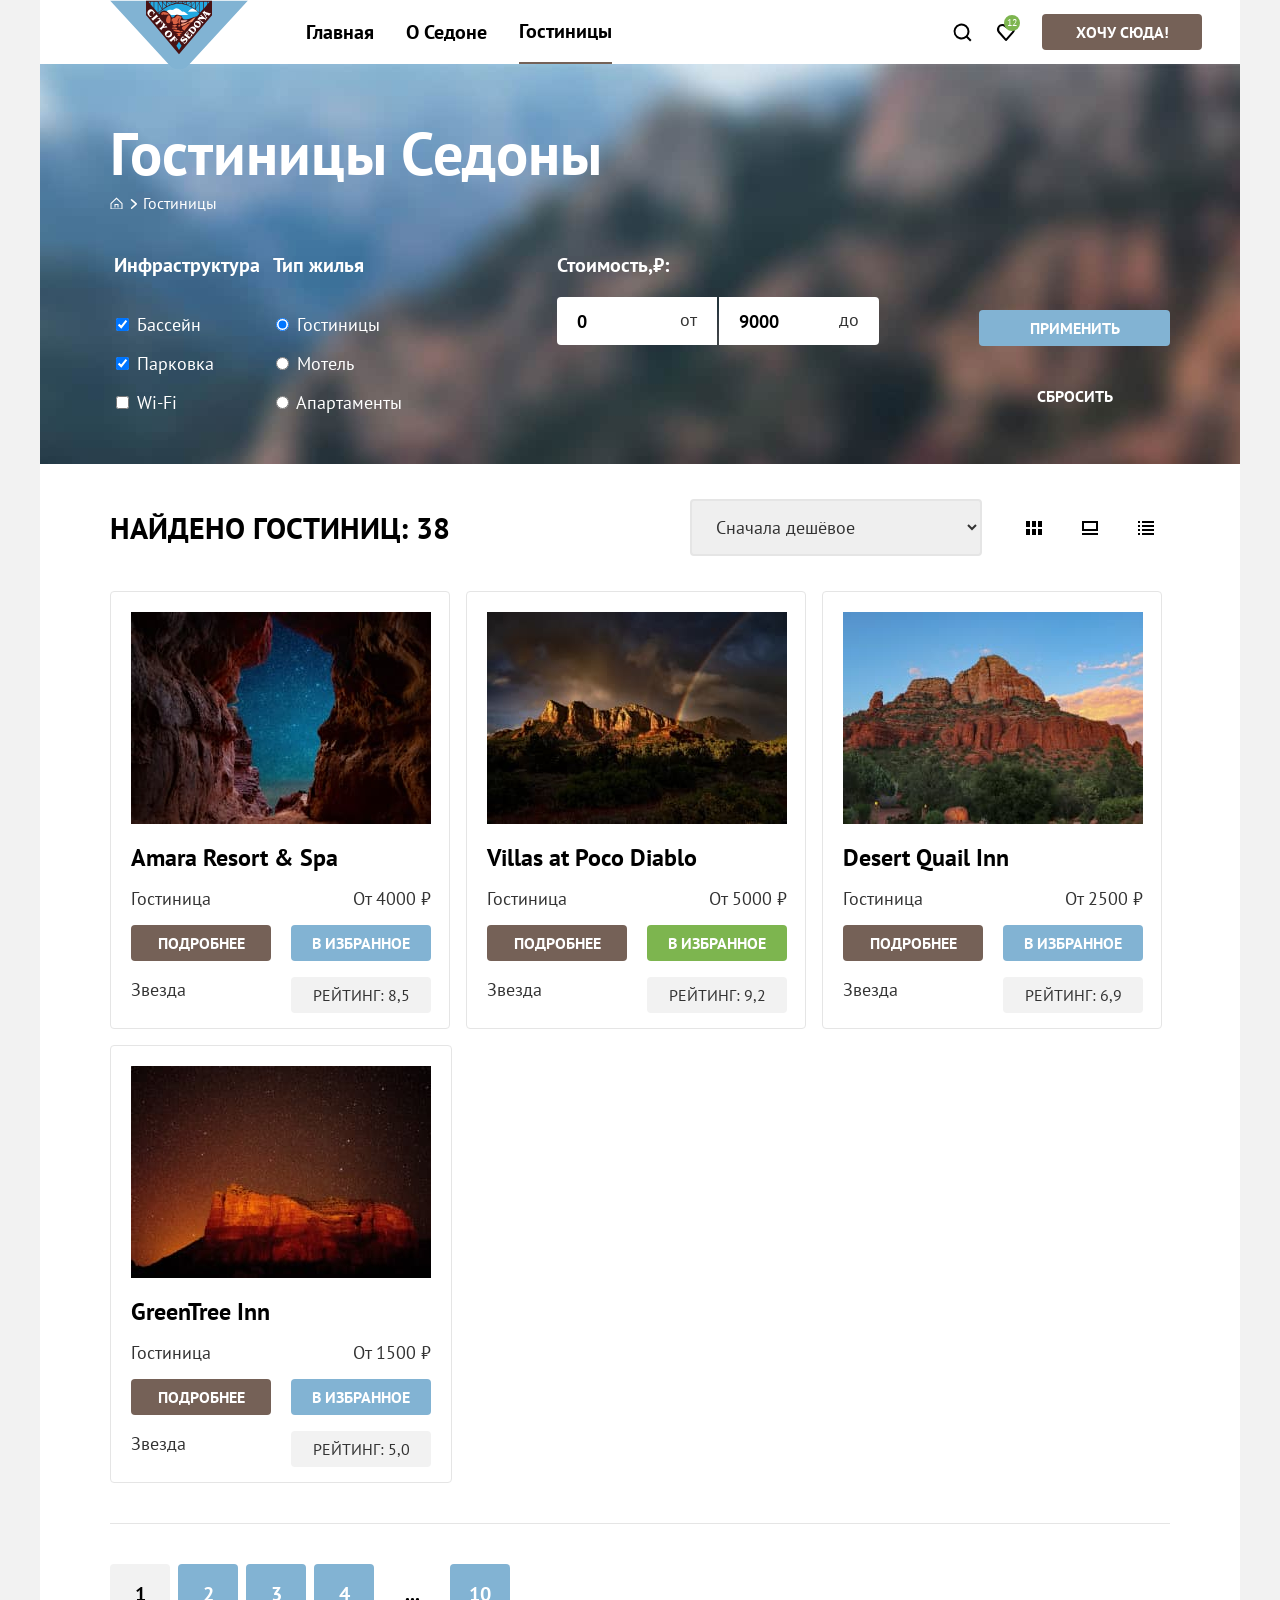
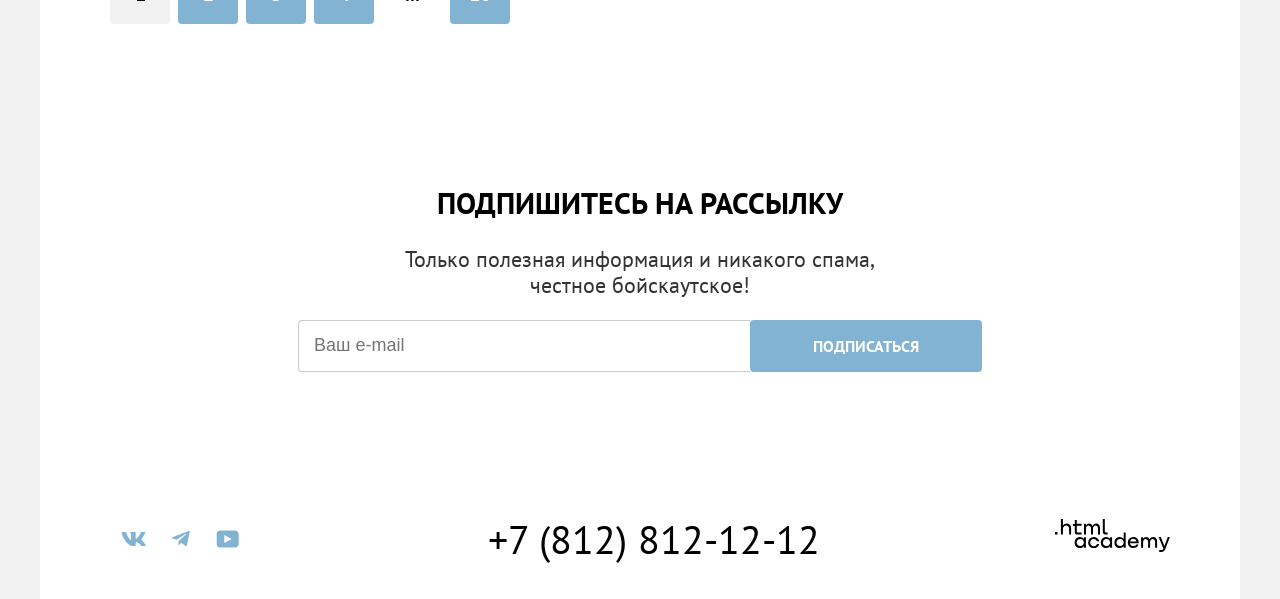
==== commit 76b58475: "Исправляет ошибки в вёрстке и отступы" ====
--- a/catalog.html
+++ b/catalog.html
@@ -10,7 +10,7 @@
   <body>
     <div class="container">
      <header class="page-header">
-        <a href="index.html"><img class="page-header-logo" src="images/logo/logo-sedona.svg" width="138" height="70"
+        <a class="logotype" href="index.html"><img class="page-header-logo" src="images/logo/logo-sedona.svg" width="138" height="70"
             alt="Логотип городка Седона в Аризоне"></a>
         <nav class="navigation">
           <ul class="all-list navigation-list">
@@ -42,7 +42,7 @@
             </li>
           </ul>
         </nav>
-        <a class="navigation-button" href="#">Хочу сюда!</a>
+        <a class="navigation-button button" href="#">Хочу сюда!</a>
       </header>
       <main class="main-inner">
         <header class="inner-header">
@@ -118,18 +118,18 @@
                <div class="price-filter">
                 <lable class="price-input">
                   <input class="input input-left" type="number"  value="0" min="0">
-                  <span>от</span>
+                  <span class="for-to">от</span>
                 </lable>
-                <label>
+                <label class="price-input">
                   <input class="input input-right" type="number" value="9000" min="0">
-                  <span>до</span>
+                  <span class="for-to">до</span>
                 </label>
               </div>
             </form>
             </div>
               <div class="actions">
-              <button class="button" type="submit">Применить</button>
-              <button class="button-reset" type="reset">Сбросить</button>
+              <button class="button-go button" type="submit">Применить</button>
+              <button class="button-reset button" type="reset">Сбросить</button>
               </div>
 
           </section>
@@ -171,7 +171,7 @@
                 <p class="product-card-description">От 4000 ₽</p>
               </div>
               <div class="options-card">
-                <a class="product-card-button option" href="#">Подробнее</a>
+                <a class="product-card-button option button" href="#">Подробнее</a>
                 <button class="product-card-button button" href="#">В Избранное</button>
               </div>
               <div class="figure">
@@ -190,8 +190,8 @@
                 <p class="product-card-description">От 5000 ₽</p>
               </div>
               <div class="options-card">
-                <a class="product-card-button option" href="#">Подробнее</a>
-                <button class="product-card-button button" href="#">В Избранное</button>
+                <a class="product-card-button option button" href="#">Подробнее</a>
+                <button class="button button-on" href="#">В Избранное</button>
               </div>
               <div class="figure">
                 <p class="raiting-star">Звезда</p>
@@ -209,7 +209,7 @@
                 <p class="product-card-description">От 2500 ₽</p>
               </div>
               <div class="options-card">
-                <a class="product-card-button option" href="#">Подробнее</a>
+                <a class="product-card-button option button" href="#">Подробнее</a>
                 <button class="product-card-button button" href="#">В Избранное</button>
               </div>
               <div class="figure">
@@ -228,7 +228,7 @@
                 <p class="product-card-description">От 1500 ₽</p>
               </div>
               <div class="options-card">
-                <a class="product-card-button option" href="#">Подробнее</a>
+                <a class="product-card-button option button" href="#">Подробнее</a>
                 <button class="product-card-button button" href="#">В Избранное</button>
               </div>
               <div class="figure">
@@ -267,7 +267,7 @@
               <label class="visually-hidden" for="newsletter-email">Email</label>
               <input class="field" placeholder="Ваш e-mail" type="email" name="newsletter-email" id="newsletter-email"
                 required>
-              <button class="newsletter-button" type="submit">Подписаться</button>
+              <button class="newsletter-button button" type="submit">Подписаться</button>
 
             </form>
           </div>
--- a/style/style.css
+++ b/style/style.css
@@ -46,7 +46,7 @@
   line-height: 21px;
   color: #333;
   background-color: #f2f2f2;
-  min-height: 100%;
+  height: 100%;
   margin: 0;
 
   }
@@ -56,15 +56,16 @@
 .page-header {
   display: flex;
   align-items: center;
-}
-
-.page-header-logo {
+  position: relative;
+}
+
+.logotype {
   position: absolute;
   top:0;
-  padding-left: 70px;
-  padding-right: 30px;
+  left: 70px;
   z-index: 1;
 }
+
 /* Навигация */
 
 .navigation {
@@ -73,7 +74,7 @@
 
 .navigation-item{
   text-decoration: none;
-  padding-left: 10px;
+  padding: 0 16px;
 }
 
 .navigation-list {
@@ -92,7 +93,7 @@
 .navigation-link {
   display: block;
   box-sizing: border-box;
-  padding-top: 20px;
+  padding-top: 19px;
   font-family: "PT Sans", sans-serif;
   font-size: 20px;
   line-height: 24px;
@@ -100,7 +101,7 @@
   font-weight: 700;
   text-align: center;
   background-color: #ffffff;
-  height: 64px;
+  padding-bottom: 19px
   }
 
 .current {
@@ -110,15 +111,7 @@
 
 
 .navigation-button {
-  text-decoration: none;
-  text-transform: uppercase;
-  border-radius: 4px;
   background-color: #756157;
-  color: #ffffff;
-  text-align: center;
-  font-size: 16px;
-  line-height: 20px;
-  font-weight: 700;
   padding-top: 8px;
   padding-bottom: 8px;
   width: 160px;
@@ -233,68 +226,72 @@
 
 .advantages-item {
   padding: 102px 85px;
-  width: 400px;
+  width: 230px;
   background-color: rgba(131, 179, 211, 0.12);
 }
 
 
 .advantages-item-main {
   display: flex;
-
+}
+
+.text-content {
+  background-color: #82b3d3;
+  color: #ffffff;
+  text-align: center;
+  padding: 102px 85px;
+  box-sizing: border-box;
 }
 
 .advantages-title-main {
   text-transform: uppercase;
   position: relative;
-  margin-bottom: 60px;
+  margin-bottom: 30px;
   color: rgba(255, 255, 255, 1);
   font-size: 24px;
   line-height: 28px;
   margin-top:0;
+  padding-bottom: 30px;
 
 }
 
 .advantages-title-main::after {
   width: 60px;
   height: 2px;
-  bottom: -30px;
-  left: 85px;
+  bottom: 0;
+  left: 50%;
   content: "";
   background-color: rgba(255, 255, 255, 0.3);
   position: absolute;
-}
-
-.text-content {
-  background-color: #82b3d3;
-  color: #ffffff;
-  text-align: center;
-  padding: 102px 85px;
-  box-sizing: border-box;
-}
-
-.advantages-text {
-
-  width: 1200px;
-  display: flex;
-}
+  transform: translateX(-50%);
+}
+
+
+.advantages-list {
+  display: flex;
+  flex-wrap: wrap;
+}
+
 
 .advantages-title {
   text-transform: uppercase;
   position: relative;
   margin-top: 0;
-  margin-bottom: 60px;
+  margin-bottom: 30px;
   color: rgba(0, 0, 0, 1);
   font-family: "PT Sans", sans-serif;
   font-size: 24px;
   line-height: 28px;
   text-align: center;
+  padding-bottom: 30px;
  }
 
 .advantages-title::after {
   width: 60px;
   height: 2px;
-  bottom: -30px;
-  left: 85px;
+  bottom: 0;
+  left: 50%;
+  transform: translateX(-50%);
   content: "";
   background-color: rgba(0, 0, 0, 0.3);
   position: absolute;
@@ -320,7 +317,7 @@
   /*services*/
 
 .services-item {
-  width: 401px;
+  width: 400px;
   text-align: center;
   box-sizing: border-box;
   padding: 75px;
@@ -337,6 +334,7 @@
   margin-right: auto;
   display: flex;
   flex-direction: column;
+  min-height: 100%;
 }
 
 
@@ -349,6 +347,7 @@
   padding-top: 103px;
   margin: 0 0 30px;
   position: relative;
+  color: #000;
   }
 
   .services-title::before {
@@ -492,15 +491,9 @@
 
 .newsletter-button {
   padding: 0 20px;
-  border: 1px solid #82b3d3;
   background-color: rgba(130, 179, 211, 1);
-  color: #fff;
-  border-radius: 0 4px 4px 0;
   cursor: pointer;
-  font-size: 20px;
-  font-weight: 700;
-  box-sizing: border-box;
-  text-transform: uppercase;
+  width: 232px;
 
 }
 /* footer*/
@@ -569,9 +562,9 @@
   /* header*/
 
   .inner-header {
-  width: 1200px;
-  height: 412px;
-  background-image: url("../images/blur/back-filter.jpg")
+  background-image: url("../images/blur/back-filter.jpg");
+  background-size: cover;
+  padding: 50px 70px 50px 70px;
 }
 
 .inner-header-title {
@@ -580,18 +573,13 @@
   font-weight: 700;
   font-size: 60px;
   line-height: 78px;
-  padding-top: 35px;
-  padding-left: 70px;
   margin: 0;
 }
 
 .breadcrumbs {
   color:#fff;
   display: flex;
-  }
-
-ul.breadcrumbs{
-  padding-left: 70px;
+  flex-wrap: wrap;
 }
 
 .breadcrumbs-link-main {
@@ -660,15 +648,29 @@
   display: flex;
   justify-content: space-between;
   align-items: flex-end;
-  padding: 40px 70px 50px 70px;
+  padding-top: 39px;
 }
 
 .button {
+  font-family: "PT Sans", sans-serif;
   font-weight: 700;
   font-size: 16px;
   line-height: 20px;
   text-transform: uppercase;
   color: #fff;
+  text-align: center;
+  box-sizing: border-box;
+  border-radius: 4px;
+  border-width: 0;
+  border: none;
+}
+
+.button-on {
+  background-color: #7dB54f;
+  width: 140px;
+}
+
+.button-go {
   background-color: #82b3d3;
   width: 191px;
   height: 36px;
@@ -677,11 +679,6 @@
 }
 
 .button-reset {
-  font-weight: 700;
-  font-size: 16px;
-  line-height: 20px;
-  text-transform: uppercase;
-  color: #fff;
   background-color: rgba(0, 0, 0, 0);
   width: 191px;
   height: 36px;
@@ -690,7 +687,8 @@
 
 .price-filter {
   display: flex;
-  gap: 8px;
+  gap: 2px;
+  align-items: flex-start;
 }
 
 .form-price {
@@ -698,23 +696,35 @@
   align-self: flex-start;
 }
 
-
-.input-left {
+.price-input {
+  position: relative;
+}
+
+.for-to {
+  position: absolute;
+  top: 12px;
+  right: 20px;
+}
+.input {
   width: 140px;
   height: 48px;
+  padding: 0 0 0 20px;
+  border: none;
+  font-family: "PT Sans",sans-serif;
+  font-weight: 700;
+  font-size: 18px;
+  line-height: 24px;
+  color: rgba(0, 0, 0, 1);
+
+}
+.input-left {
   border-top-left-radius: 4px;
   border-bottom-left-radius: 4px;
-  padding: 0;
-  border: none;
 }
 
 .input-right {
-  width: 140px;
-  height: 48px;
   border-top-right-radius: 4px;
   border-bottom-right-radius: 4px;
-  padding: 0;
-  border: none;
 }
 
 
@@ -789,20 +799,17 @@
 
 
 .catalog-card {
-  width: 1200px;
+  padding: 0 70px 40px;
 }
 
 .product-card-list {
   text-align: center;
-  width: 1060px;
-  height: 896px;
-  margin-left: 70px;
-  margin-right: 70px;
   display: flex;
   flex-wrap: wrap;
-  justify-content: space-between;
+  gap: 16px;
   border-bottom: 1px solid #e5e5e5;
   padding-bottom: 40px;
+
 
 
 }
@@ -829,6 +836,7 @@
   font-size: 24px;
   line-height: 28px;
   text-align: left;
+  color: #000;
 }
 
 .description-sum {
@@ -850,19 +858,13 @@
 
 .product-card-button {
   width: 140px;
+  background-color: #82b3d3;
+
 }
 
 .option {
-  display: block;
   width: 140px;
   background-color: #756157;
-  color: #fff;
-  border-radius: 4px;
-  border: none;
-  font-weight: 700;
-  font-size: 16px;
-  line-height: 20px;
-  text-transform: uppercase;
   padding: 8px 0;
 }
 
@@ -896,14 +898,10 @@
 /*pagination*/
 
 .pagination {
-  width: 400px;
-  height: 60px;
-  display: flex;
-  margin-left: 70px;
-  margin-top: 80px;
+  display: flex;
+  margin-top: 40px;
   box-sizing: border-box;
-  justify-content: space-between;
-  position: relative;
+  gap: 8px;
 }
 
 .pagination-link {
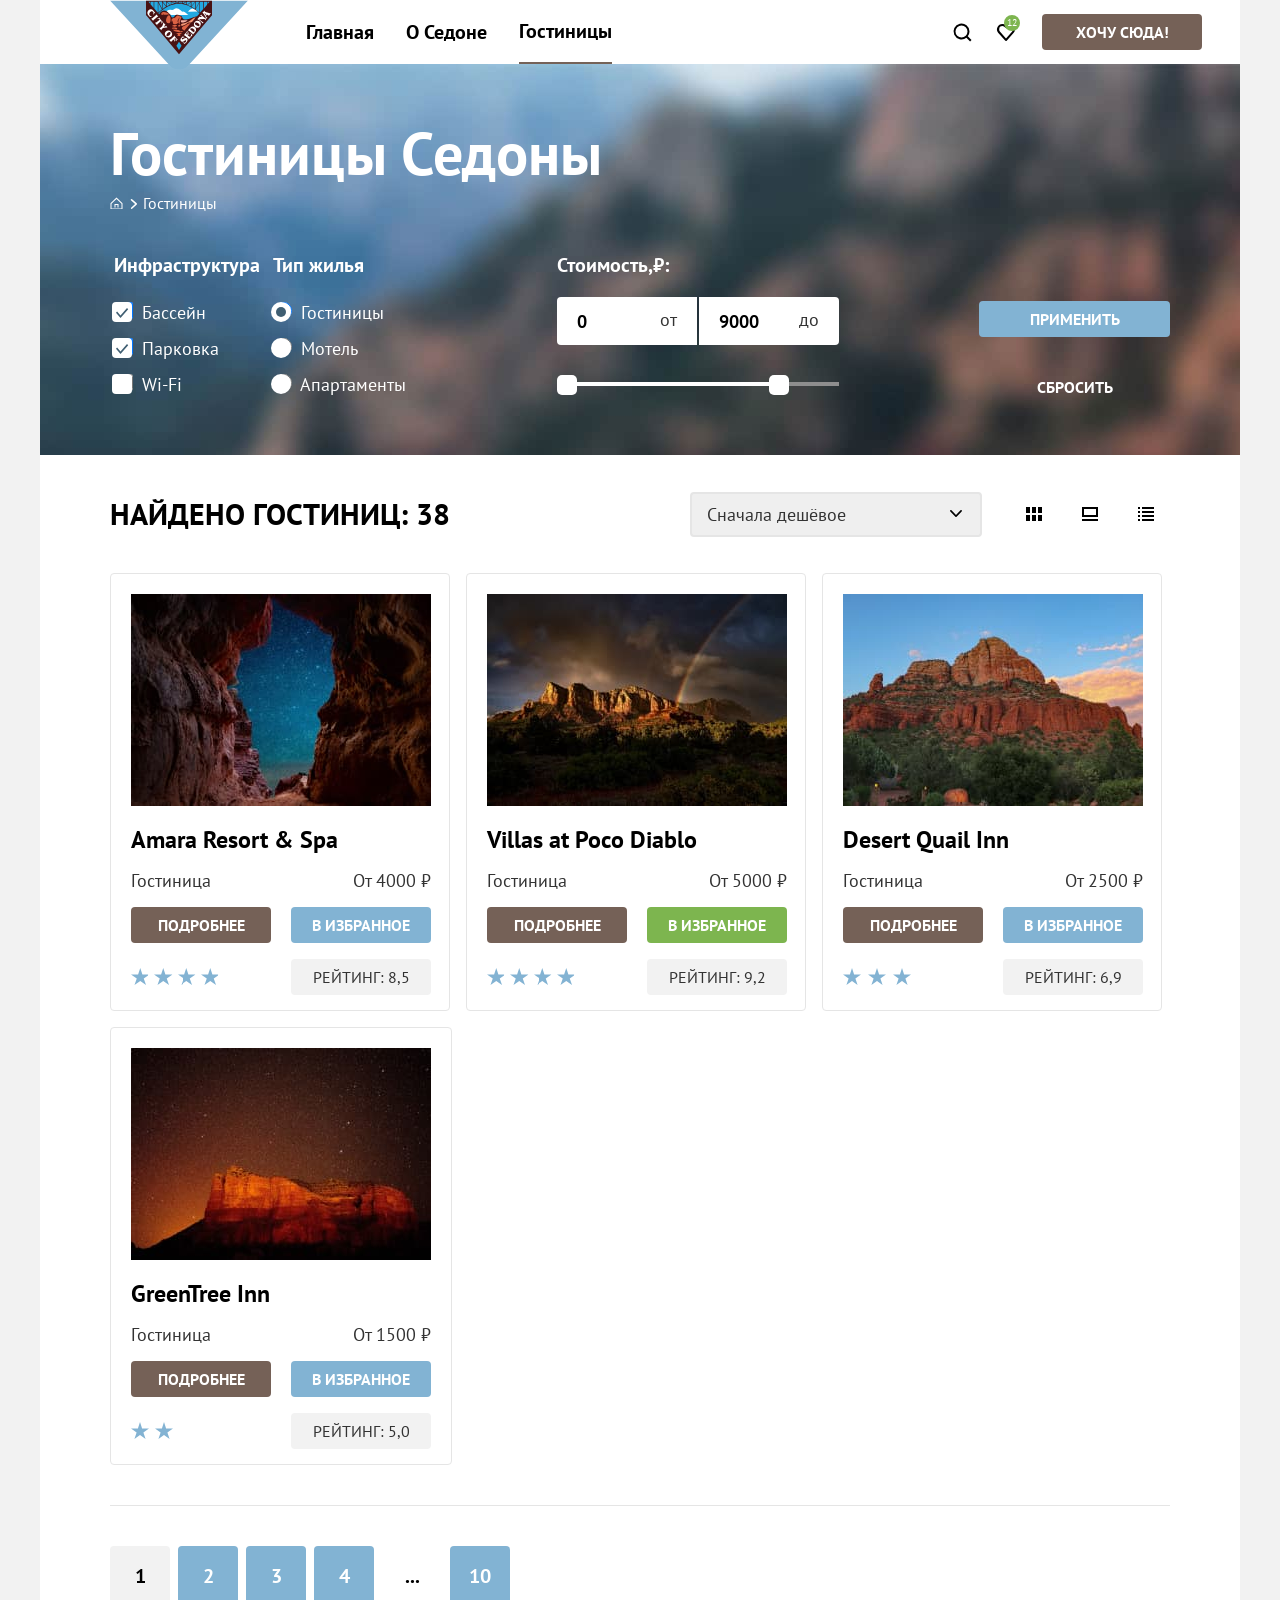
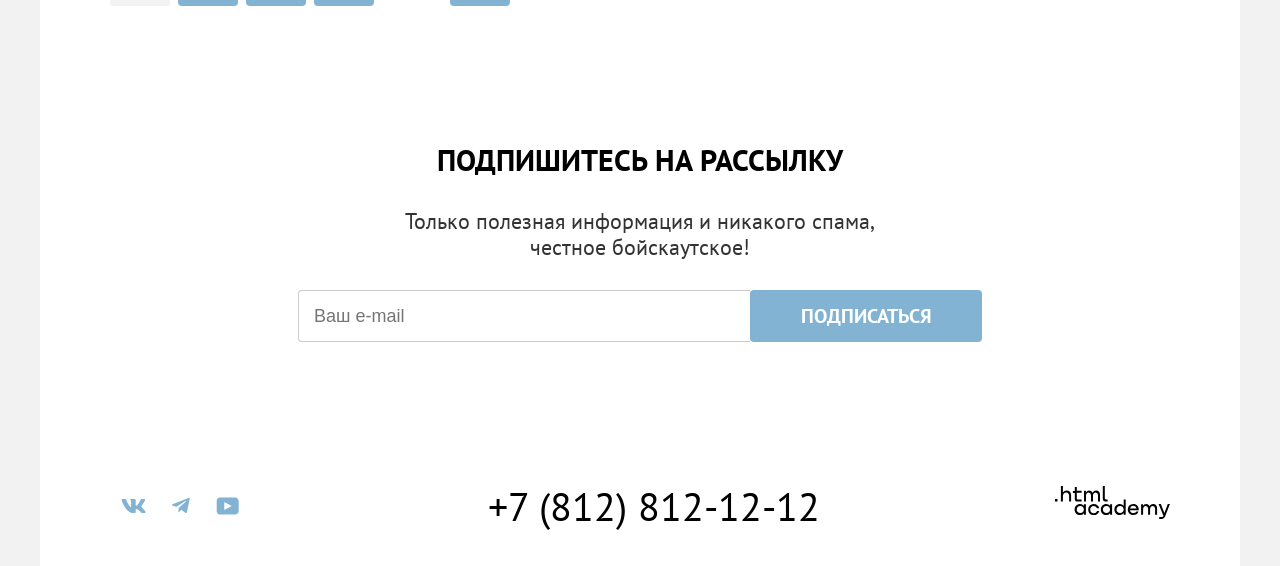
==== commit 5a91330f: "Стилизует чекбоксы, добавляет состояния кнопкам" ====
--- a/catalog.html
+++ b/catalog.html
@@ -4,14 +4,15 @@
   <head>
     <meta charset="utf-8">
     <link rel="stylesheet" href="style/style.css">
+    <link rel="icon" href="favicon-32x32.png" sizes="32x32">
     <title>Седона-небольшой городок в Аризоне!</title>
   </head>
 
   <body>
     <div class="container">
-     <header class="page-header">
-        <a class="logotype" href="index.html"><img class="page-header-logo" src="images/logo/logo-sedona.svg" width="138" height="70"
-            alt="Логотип городка Седона в Аризоне"></a>
+      <header class="page-header">
+        <a class="logotype" href="index.html"><img class="page-header-logo" src="images/logo/logo-sedona.svg"
+            width="138" height="70" alt="Логотип городка Седона в Аризоне"></a>
         <nav class="navigation">
           <ul class="all-list navigation-list">
             <li class="navigation-item">
@@ -61,76 +62,87 @@
           </ul>
           <section class="catalog-products">
             <div class="forms">
-            <h2 class="visually-hidden">Список товаров с фильтрами</h2>
-            <form class="catalog-filter" action="https://echo.htmlacademy.ru/" method="get">
-              <fieldset class="catalog-filter-group">
-                <legend class="catalog-filter-title">Инфраструктура</legend>
-                <ul class="all-list catalog-filter-list">
-                  <li class="catalog-filter-item">
-                    <label class="control">
-                      <input class="control-input" type="checkbox" name="swimming-pool" checked>
-                      Бассейн
-                    </label>
-                  </li>
-                  <li class="catalog-filter-item">
-                    <label class="control">
-                      <input class="control-input" type="checkbox" name="parking" checked>
-                      Парковка
-                    </label>
-                  </li>
-                  <li class="catalog-filter-item">
-                    <label class="control">
-                      <input class="control-input" type="checkbox" name="wifi">
-                      Wi-Fi
-                    </label>
-                  </li>
-                </ul>
-              </fieldset>
-
-              <fieldset class="catalog-filter-group">
-                <legend class="catalog-filter-title">Тип жилья</legend>
-                <ul class="all-list catalog-filter-list">
-                  <li class="catalog-filter-item">
-                    <label class="control">
-                      <input class="control-input" type="radio" name="product-group" value="hotel" checked>
-                      Гостиницы
-                    </label>
-                  </li>
-                  <li class="catalog-filter-item">
-                    <label class="control">
-                      <input class="control-input" type="radio" name="product-group" value="motel">
-                      Мотель
-                    </label>
-                  </li>
-                  <li class="catalog-filter-item">
-                    <label class="control">
-                      <input class="control-input" type="radio" name="product-group" value="apartments">
-                      Апартаменты
-                    </label>
-                  </li>
-                </ul>
-              </fieldset>
-            </form>
+              <h2 class="visually-hidden">Список товаров с фильтрами</h2>
+              <form class="catalog-filter" action="https://echo.htmlacademy.ru/" method="get">
+                <fieldset class="catalog-filter-group">
+                  <legend class="catalog-filter-title">Инфраструктура</legend>
+                  <ul class="all-list catalog-filter-list">
+                    <li class="catalog-filter-item-checkbox">
+                      <label class="checkbox-label">
+                        <input class="checkbox-input check" type="checkbox" name="swimming-pool" checked>
+                        Бассейн
+                      </label>
+                    </li>
+                    <li class="catalog-filter-item-checkbox">
+                      <label class="checkbox-label">
+                        <input class="checkbox-input check" type="checkbox" name="parking" checked>
+                        Парковка
+                      </label>
+                    </li>
+                    <li class="catalog-filter-item-checkbox">
+                      <label class="checkbox-label">
+                        <input class="checkbox-input" type="checkbox" name="wifi">
+                        Wi-Fi
+                      </label>
+                    </li>
+                  </ul>
+                </fieldset>
+
+                <fieldset class="catalog-filter-group">
+                  <legend class="catalog-filter-title">Тип жилья</legend>
+                  <ul class="all-list catalog-filter-list">
+                    <li class="catalog-filter-item-radio">
+                      <label class="radio-label">
+                        <input class="radio-input check-radio" type="radio" name="product-group" value="hotel" checked>
+                        Гостиницы
+                      </label>
+                    </li>
+                    <li class="catalog-filter-item-radio">
+                      <label class="radio-label">
+                        <input class="radio-input" type="radio" name="product-group" value="motel">
+                        Мотель
+                      </label>
+                    </li>
+                    <li class="catalog-filter-item-radio">
+                      <label class="radio-label">
+                        <input class="radio-input" type="radio" name="product-group" value="apartments">
+                        Апартаменты
+                      </label>
+                    </li>
+                  </ul>
+                </fieldset>
+              </form>
             </div>
             <div class="form-price">
               <h2 class="catalog-filter-title">Стоимость,₽:</h2>
-            <form class="catalog-price" action="https://echo.htmlacademy.ru/" method="get">
-               <div class="price-filter">
-                <lable class="price-input">
-                  <input class="input input-left" type="number"  value="0" min="0">
-                  <span class="for-to">от</span>
-                </lable>
-                <label class="price-input">
-                  <input class="input input-right" type="number" value="9000" min="0">
-                  <span class="for-to">до</span>
-                </label>
-              </div>
-            </form>
+              <form class="catalog-price" action="https://echo.htmlacademy.ru/" method="get">
+                <div class="price-filter">
+                  <lable class="price-input">
+                    <input class="input input-left" type="number" value="0" min="0">
+                    <span class="for-to">от</span>
+                  </lable>
+                  <label class="price-input">
+                    <input class="input input-right" type="number" value="9000" min="0">
+                    <span class="for-to">до</span>
+                  </label>
+                </div>
+              </form>
+               <div class="range">
+              <div class="range-scale"></div>
+
+              <button class="range-toggle toggle-min" type="button">
+                <span class="visually-hidden">Минимальная цена</span>
+              </button>
+
+              <button class="range-toggle toggle-max" type="button">
+                <span class="visually-hidden">Максимальная цена</span>
+              </button>
             </div>
-              <div class="actions">
-              <button class="button-go button" type="submit">Применить</button>
+            </div>
+             <div class="actions">
+              <button class="button button-go" type="submit">Применить</button>
               <button class="button-reset button" type="reset">Сбросить</button>
-              </div>
+            </div>
 
           </section>
 
@@ -140,21 +152,23 @@
           <div class="search-count-block" aria-live="polite">
             Найдено гостиниц: 38
           </div>
-          <select class="select-control" aria-label="Сортировка">
-            <option value="cheap">Сначала дешёвое</option>
-            <option value="expensive">Сначала дорогое</option>
-            <option value="popular">Сначала популярное</option>
-          </select>
+          <div class="select-wrapper">
+            <select class="select-control" aria-label="Сортировка">
+              <option value="cheap">Сначала дешёвое</option>
+              <option value="expensive">Сначала дорогое</option>
+              <option value="popular">Сначала популярное</option>
+            </select>
+          </div>
           <div class="options-icon">
-          <a href="#" class="button-light icon-catalog">
-            <span class="visually-hidden">Показать карточки</span>
-          </a>
-          <a class="button-laptop icon-catalog" href="#">
-            <span class="visually-hidden">Показать на весь экран</span>
-          </a>
-          <a class="button-list icon-catalog" href="#">
-            <span class="visually-hidden">Показать список</span>
-          </a>
+            <a href="#" class="button-light icon-catalog">
+              <span class="visually-hidden">Показать карточки</span>
+            </a>
+            <a class="button-laptop icon-catalog" href="#">
+              <span class="visually-hidden">Показать на весь экран</span>
+            </a>
+            <a class="button-list icon-catalog" href="#">
+              <span class="visually-hidden">Показать список</span>
+            </a>
           </div>
         </section>
         <section class="catalog-card">
@@ -175,7 +189,9 @@
                 <button class="product-card-button button" href="#">В Избранное</button>
               </div>
               <div class="figure">
-                <p class="raiting-star">Звезда</p>
+                <p class="raiting-star star-4">
+                  <span class="visually-hidden">Звезда</span>
+                </p>
                 <p class="raiting">Рейтинг: 8,5</p>
               </div>
             </li>
@@ -194,7 +210,9 @@
                 <button class="button button-on" href="#">В Избранное</button>
               </div>
               <div class="figure">
-                <p class="raiting-star">Звезда</p>
+                <p class="raiting-star star-4">
+                  <span class="visually-hidden">Звезда</span>
+                </p>
                 <p class="raiting">Рейтинг: 9,2</p>
               </div>
             </li>
@@ -213,7 +231,10 @@
                 <button class="product-card-button button" href="#">В Избранное</button>
               </div>
               <div class="figure">
-                <p class="raiting-star">Звезда</p>
+                <p class="raiting-star star-3">
+                  <span class="visually-hidden">
+                    <span class="visually-hidden">Звезда</span>
+                </p>
                 <p class="raiting">Рейтинг: 6,9</p>
               </div>
             </li>
@@ -232,7 +253,9 @@
                 <button class="product-card-button button" href="#">В Избранное</button>
               </div>
               <div class="figure">
-                <p class="raiting-star">Звезда</p>
+                <p class="raiting-star star-2">
+                  <span class="visually-hidden">Звезда</span>
+                </p>
                 <p class="raiting">Рейтинг: 5,0</p>
               </div>
             </li>
@@ -258,9 +281,10 @@
             </li>
           </ul>
         </section>
-        <section class="subscribe-catalog">
-          <h2 class="subscribe-title-catalog">Подпишитесь на рассылку</h2>
-          <p class="subscribe-description-catalog">Только полезная информация и никакого спама,<br> честное
+        <section class="subscribe subscribe-catalog">
+          <h2 class="subscribe-title subscribe-title-catalog">Подпишитесь на рассылку</h2>
+          <p class="subscribe-description subscribe-description-catalog">Только полезная информация и никакого
+            спама,<br> честное
             бойскаутское!</p>
           <div class="form news">
             <form class="newsletter-form" action="https://echo.htmlacademy.ru/" method="post">
@@ -274,7 +298,7 @@
         </section>
       </main>
 
-       <footer class="page-footer">
+      <footer class="page-footer">
         <section class="footer-social">
           <h2 class="visually-hidden">Социальные сети</h2>
           <ul class="all-list social-list">
@@ -301,8 +325,8 @@
           </ul>
           <section class="logo">
             <h3 class="visually-hidden">Лого школы</h3>
-            <a class="school-logo" href="https://htmlacademy.ru"><img class="footer-school-logo" src="images/logo/logo-htmlacademy.svg"
-                width="115" height="33" alt="Логотип HTML ACADEMY"></a>
+            <a class="school-logo" href="https://htmlacademy.ru"><img class="footer-school-logo"
+                src="images/logo/logo-htmlacademy.svg" width="115" height="33" alt="Логотип HTML ACADEMY"></a>
           </section>
         </section>
       </footer>
--- a/style/style.css
+++ b/style/style.css
@@ -67,6 +67,20 @@
 }
 
 /* Навигация */
+.button {
+  font-family: "PT Sans", sans-serif;
+  font-weight: 700;
+  font-size: 16px;
+  line-height: 20px;
+  text-transform: uppercase;
+  color: #fff;
+  text-align: center;
+  box-sizing: border-box;
+  border-radius: 4px;
+  border-width: 0;
+  border: none;
+  cursor: pointer;
+}
 
 .navigation {
   display: flex;
@@ -394,19 +408,6 @@
   text-align: center;
 }
 
-.search {
-  width: 376px;
-  background-color: #756157;
-  border: none;
-  border-radius: 4px;
-  color: #fff;
-  font-family: "PT Sans",sans-serif;
-  text-transform: uppercase;
-  font-size: 20px;
-  line-height: 36px;
-  font-weight: 700;
-}
-
 
 /*subscribe*/
 
@@ -420,12 +421,7 @@
 }
 
 .subscribe-catalog {
-  box-sizing: border-box;
-  width: 1200px;
-  height: 414.86px;
-  text-align: center;
-  padding-top: 96px;
-  padding-bottom: 104px;
+  background-image: none;
 }
 
 .subscribe-title {
@@ -438,21 +434,7 @@
 }
 
 .subscribe-title-catalog {
-  font-family: "PT Sans", sans-serif;
-  text-transform: uppercase;
   color: #000;
-  font-size: 30px;
-  font-weight: 700px;
-  font-style: bold;
-  line-height: 36px;
-  justify-content: center;
-}
-
-.subscribe-description-catalog {
-  font-family: "PT Sans", sans-serif;
-  color: #333;
-  font-size: 22px;
-  line-height: 26px;
 }
 
 .subscribe-description{
@@ -463,6 +445,9 @@
   margin: 0 0 30px;
 }
 
+.subscribe-description-catalog {
+  color: #333;
+}
 .form {
   display: flex;
   justify-content: center;
@@ -494,6 +479,8 @@
   background-color: rgba(130, 179, 211, 1);
   cursor: pointer;
   width: 232px;
+  font-size: 20px;
+  line-height: 36px;
 
 }
 /* footer*/
@@ -651,23 +638,22 @@
   padding-top: 39px;
 }
 
-.button {
-  font-family: "PT Sans", sans-serif;
-  font-weight: 700;
-  font-size: 16px;
-  line-height: 20px;
-  text-transform: uppercase;
-  color: #fff;
-  text-align: center;
-  box-sizing: border-box;
-  border-radius: 4px;
-  border-width: 0;
-  border: none;
+.search {
+  width: 376px;
+  background-color: #756157;
+  font-size: 20px;
+  line-height: 36px;
+  padding-top: 8px;
+  padding-bottom: 8px;
 }
 
 .button-on {
   background-color: #7dB54f;
   width: 140px;
+}
+
+.button-on:hover{
+  background-color: #6c9e42;
 }
 
 .button-go {
@@ -678,11 +664,33 @@
   border-width: 0;
 }
 
+.button-go:hover,
+.product-card-button:hover,
+.newsletter-button:hover {
+ background-color: #68a2ca;
+}
+
+.button-go:active,
+.product-card-button:active,
+.button-on:active,
+.navigation-button:active,
+.button-reset:active,
+.newsletter-button:active,
+.search:active {
+  color: rgba(255, 255, 255, 0.3);
+}
+
+
 .button-reset {
   background-color: rgba(0, 0, 0, 0);
   width: 191px;
   height: 36px;
   border: none;
+  color:#fff;
+}
+
+.button-reset:hover {
+  color: rgba(255, 255, 255, 1);
 }
 
 .price-filter {
@@ -694,6 +702,56 @@
 .form-price {
   width: 288px;
   align-self: flex-start;
+}
+
+.range {
+  position: relative;
+  width: 282px;
+  height: 20px;
+  margin-top: 30px;
+}
+
+.range-scale {
+  position: absolute;
+  top: 7px;
+  left: 0;
+  width: 100%;
+  height: 4px;
+  background-color: #8e8e8e;
+}
+
+/* Белая активная часть между бегунками */
+.range-scale::before {
+  position: absolute;
+  top: 0;
+  left: 0;
+  width: 75%;
+  height: 4px;
+  background-color: #ffffff;
+  content: "";
+}
+
+/* Общие свойства бегунков */
+.range-toggle {
+  position: absolute;
+  top: 0;
+  width: 20px;
+  height: 20px;
+  padding: 0;
+  border: 0;
+  border-radius: 5px;
+  background-color: #ffffff;
+  cursor: pointer;
+}
+
+/* Левый бегунок */
+.toggle-min {
+  left: 0;
+}
+
+/* Правый бегунок */
+.toggle-max {
+  left: 75%;
 }
 
 .price-input {
@@ -715,8 +773,16 @@
   font-size: 18px;
   line-height: 24px;
   color: rgba(0, 0, 0, 1);
-
-}
+  box-sizing: border-box;
+}
+
+  .input::-webkit-inner-spin-button,
+  .input::-webkit-outer-spin-button {
+  -webkit-appearance: none;
+    margin:0;
+  }
+
+
 .input-left {
   border-top-left-radius: 4px;
   border-bottom-left-radius: 4px;
@@ -747,17 +813,6 @@
 
 }
 
-.select-control {
-  width: 292px;
-  border: 2px solid #e5e5e5;
-  border-radius: 4px;
-  padding: 14px 80px 14px 20px;
-  margin-left: 200PX;
-  font-family: "PT Sans", sans-serif;
-  font-size: 18px;
-  line-height: 21px;
-  color: #333;
-}
 
 .button-light::before {
   background-image: url("../images/icon/tile.svg");
@@ -866,6 +921,12 @@
   width: 140px;
   background-color: #756157;
   padding: 8px 0;
+}
+
+.option:hover,
+.navigation-button:hover,
+.search:hover {
+  background-color: #615048;
 }
 
 .options-card {
@@ -928,3 +989,110 @@
   background-color: #fff;
   color: #000;
 }
+.raiting-star {
+  background-image: url("../images/star.svg");
+  width: 140px;
+  height: 18px;
+  background-repeat: space;
+  margin-top:25px;
+}
+.star-4 {
+  width: 88px;
+}
+.star-3 {
+  width: 68px;
+}
+
+.star-2 {
+  width: 42px;
+}
+
+.select-wrapper {
+  position: relative;
+  display: inline-block;
+  width: 292px;
+  margin-left: 200PX;
+}
+
+.select-wrapper:hover{
+  border: 2px solid #68a2Ca;
+  border-radius: 4px;
+}
+
+.select-wrapper:disabled {
+  border: 2px solid rgba(0, 0, 0, 0.3);
+  color: rgba(0, 0, 0, 0.3);
+}
+
+
+.select-wrapper::after{
+  content: "";
+  position: absolute;
+  top:50%;
+  right: 20px;
+  transform: translateY(-50%);
+  pointer-events: none;
+  width: 12px;
+  height: 8px;
+  background-image: url("../images/icon/vector.svg");
+}
+
+.select-wrapper select{
+  width: 100%;
+  padding: 10px 35px 10px 15px;
+  font-size: 18px;
+  line-height: 21px;
+  border: 2px solid #e5e5e5;
+  border-radius: 4px;
+  cursor: pointer;
+  appearance: none;
+  font-family: "PT Sans", sans-serif;
+  color: #333;
+
+}
+
+.catalog-filter-item-checkbox,
+.catalog-filter-item-radio{
+  margin-top: 5px;
+  width: fit-content;
+  display: flex;
+  justify-content: center;
+  align-items: center;
+}
+
+.checkbox-label,
+.radio-label {
+  margin-bottom: 10px;
+}
+
+.checkbox-input,
+.radio-input {
+  width: 25px;
+  height: 17px;
+  margin:0;
+}
+
+.radio-input {
+  margin:0;
+}
+
+.checkbox-input::after,
+.radio-input::after {
+  content: "";
+  position: absolute;
+  width: 20px;
+  height: 20px;
+  background-image: url("../images/icon/checkbox.empty.svg");
+  background-repeat: no-repeat;
+}
+
+.radio-input::after {
+  background-image: url("../images/icon/ellipse.empty.svg");
+}
+
+.check::after {
+  background-image: url("../images/icon/checkbox.svg");
+}
+.check-radio::after{
+  background-image: url("../images/icon/radio.svg");
+}
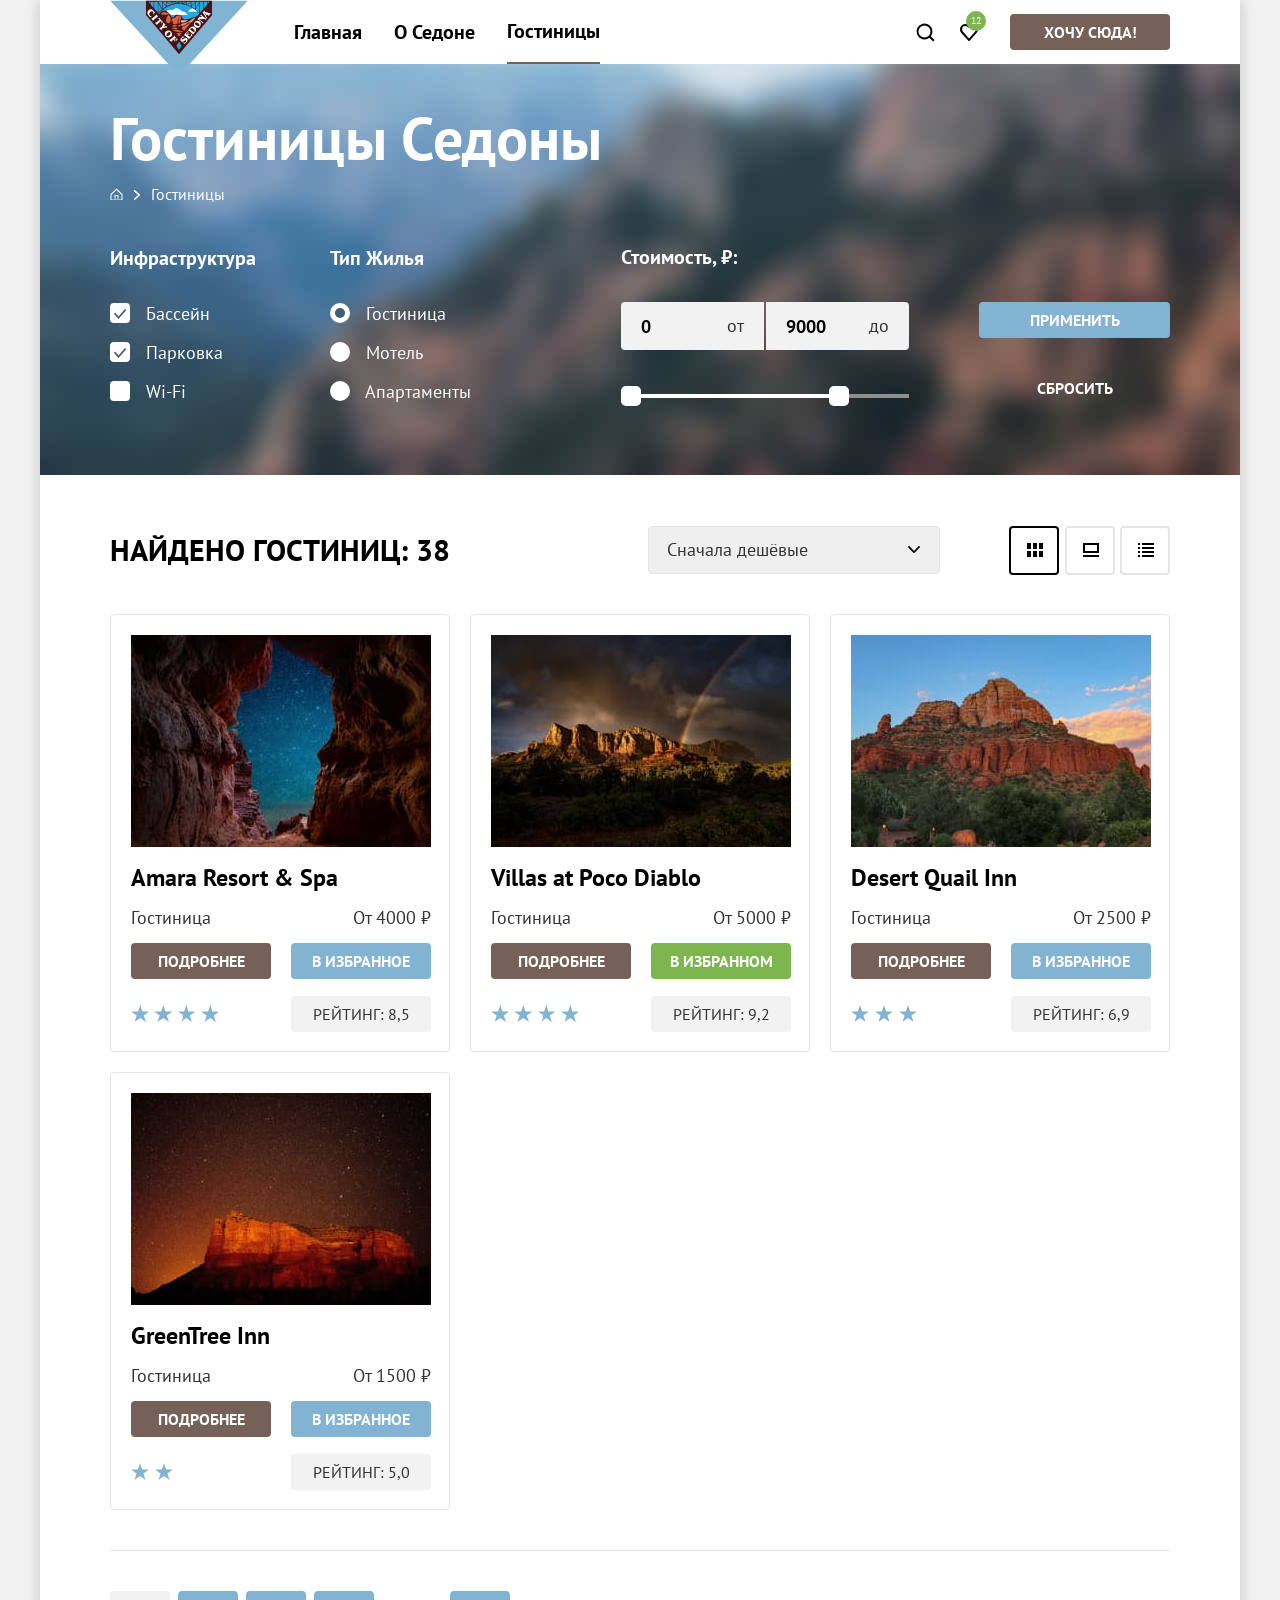
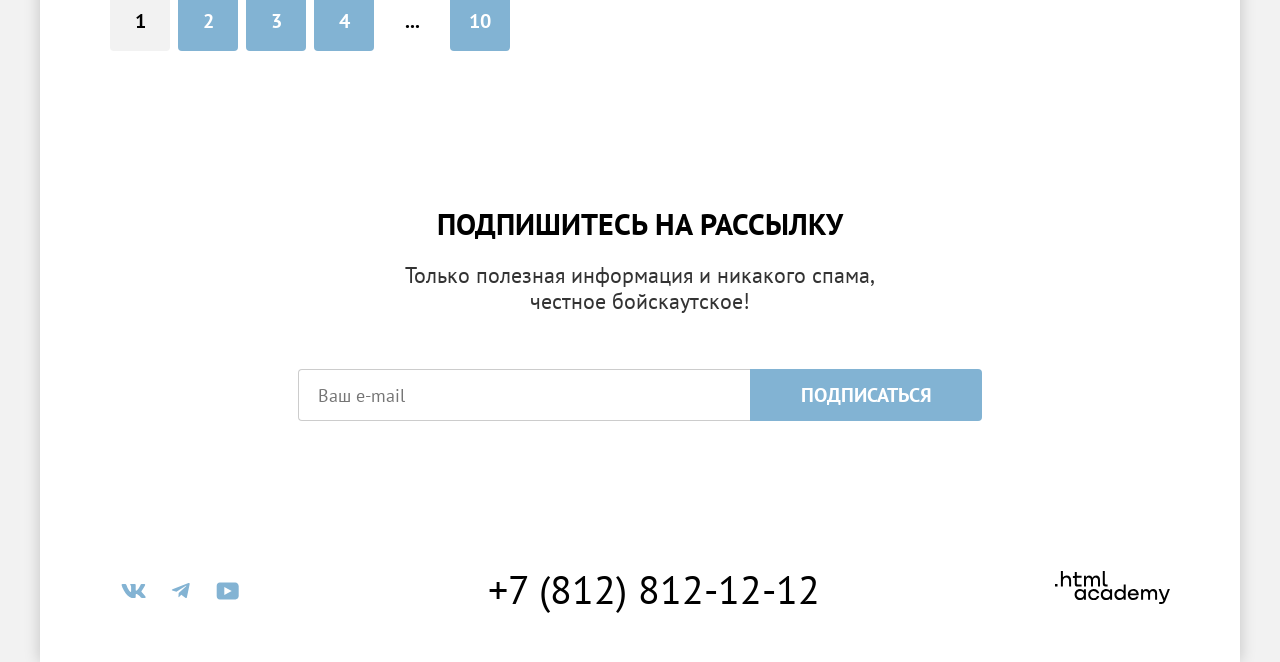
==== commit 04a2d33c: "Добавляет модальное окно, фавикон, состояния" ====
--- a/catalog.html
+++ b/catalog.html
@@ -69,13 +69,13 @@
                   <ul class="all-list catalog-filter-list">
                     <li class="catalog-filter-item-checkbox">
                       <label class="checkbox-label">
-                        <input class="checkbox-input check" type="checkbox" name="swimming-pool" checked>
+                        <input class="checkbox-input" type="checkbox" name="swimming-pool" checked>
                         Бассейн
                       </label>
                     </li>
                     <li class="catalog-filter-item-checkbox">
                       <label class="checkbox-label">
-                        <input class="checkbox-input check" type="checkbox" name="parking" checked>
+                        <input class="checkbox-input" type="checkbox" name="parking" checked>
                         Парковка
                       </label>
                     </li>
@@ -89,12 +89,12 @@
                 </fieldset>
 
                 <fieldset class="catalog-filter-group">
-                  <legend class="catalog-filter-title">Тип жилья</legend>
+                  <legend class="catalog-filter-title live">Тип Жилья</legend>
                   <ul class="all-list catalog-filter-list">
                     <li class="catalog-filter-item-radio">
                       <label class="radio-label">
-                        <input class="radio-input check-radio" type="radio" name="product-group" value="hotel" checked>
-                        Гостиницы
+                        <input class="radio-input" type="radio" name="product-group" value="hotel" checked>
+                        Гостиница
                       </label>
                     </li>
                     <li class="catalog-filter-item-radio">
@@ -114,13 +114,13 @@
               </form>
             </div>
             <div class="form-price">
-              <h2 class="catalog-filter-title">Стоимость,₽:</h2>
+              <h2 class="catalog-filter-title price">Стоимость, ₽:</h2>
               <form class="catalog-price" action="https://echo.htmlacademy.ru/" method="get">
                 <div class="price-filter">
-                  <lable class="price-input">
+                  <label class="price-input">
                     <input class="input input-left" type="number" value="0" min="0">
                     <span class="for-to">от</span>
-                  </lable>
+                  </label>
                   <label class="price-input">
                     <input class="input input-right" type="number" value="9000" min="0">
                     <span class="for-to">до</span>
@@ -153,14 +153,14 @@
             Найдено гостиниц: 38
           </div>
           <div class="select-wrapper">
-            <select class="select-control" aria-label="Сортировка">
-              <option value="cheap">Сначала дешёвое</option>
+            <select class="select-control disabled" aria-label="Сортировка">
+              <option value="cheap">Сначала дешёвые</option>
               <option value="expensive">Сначала дорогое</option>
               <option value="popular">Сначала популярное</option>
             </select>
           </div>
           <div class="options-icon">
-            <a href="#" class="button-light icon-catalog">
+            <a href="#" class="button-light icon-catalog icon-catalog-current">
               <span class="visually-hidden">Показать карточки</span>
             </a>
             <a class="button-laptop icon-catalog" href="#">
@@ -176,8 +176,7 @@
           <ul class="all-list product-card-list">
             <li class="product-card">
               <a class="product-card-link" href="#">
-                <img class="product-card-image" src="images/catalog/hotel-1.jpg" width="300" height="212"
-                  alt="звёздное небо сквозь горы">
+                <img class="product-card-image" src="images/catalog/hotel-1.jpg" width="300" height="212" alt="звёздное небо сквозь горы">
                 <h3 class="product-card-title">Amara Resort & Spa</h3>
               </a>
               <div class="description-sum">
@@ -186,7 +185,7 @@
               </div>
               <div class="options-card">
                 <a class="product-card-button option button" href="#">Подробнее</a>
-                <button class="product-card-button button" href="#">В Избранное</button>
+                <button class="product-card-button button">В Избранное</button>
               </div>
               <div class="figure">
                 <p class="raiting-star star-4">
@@ -207,7 +206,7 @@
               </div>
               <div class="options-card">
                 <a class="product-card-button option button" href="#">Подробнее</a>
-                <button class="button button-on" href="#">В Избранное</button>
+                <button class="button button-on" href="#">В Избранном</button>
               </div>
               <div class="figure">
                 <p class="raiting-star star-4">
@@ -232,8 +231,7 @@
               </div>
               <div class="figure">
                 <p class="raiting-star star-3">
-                  <span class="visually-hidden">
-                    <span class="visually-hidden">Звезда</span>
+                 <span class="visually-hidden">Звезда</span>
                 </p>
                 <p class="raiting">Рейтинг: 6,9</p>
               </div>
@@ -298,22 +296,28 @@
         </section>
       </main>
 
-      <footer class="page-footer">
+     <footer class="page-footer">
         <section class="footer-social">
           <h2 class="visually-hidden">Социальные сети</h2>
           <ul class="all-list social-list">
             <li class="social-item">
               <a class="social-vk social-link" href="https://vk.com/htmlacademy">
+                <svg class="social" xmlns="http://www.w3.org/2000/svg" width="48" height="40" fill="currentColor" viewBox="0 0 48 40"><path  fill-rule="evenodd" d="M35.1 14q.4-1-.8-1h-2.6q-1 0-1.1.7S29.2 17 27.3 19q-.8.9-1.2.8t-.4-.7v-5.2q0-.9-.8-.9h-4q-.8 0-.8.6c0 .6 1 .8 1 2.5V20q.1 1.1-.4 1c-.9 0-3-3.2-4.3-6.9q-.3-1-1.2-1h-2.6q-1.1 0-1 .7c0 .7 1 4.1 4.2 8.6 2.2 3 5.2 4.7 8 4.7 1.7 0 1.9-.4 1.9-1v-2.3q0-1 .7-.9c.4 0 1 .2 2.6 1.7 1.8 1.7 2 2.5 3 2.5h2.7q1.1 0 1-1.1-.5-1.1-2.3-3L31.6 21q-.5-.6 0-1.1s3.2-4.4 3.5-6" clip-rule="evenodd"/>
+                </svg>
                 <span class="visually-hidden">Vkontakte</span>
               </a>
             </li>
             <li class="social-item">
               <a class="social-tg social-link" href="https://t.me/htmlacademy">
+                <svg xmlns="http://www.w3.org/2000/svg" width="48" height="40" fill="currentColor" viewBox="0 0 48 40"><path  d="m31.5 12.1-16 6.1q-1.5.8-.2 1.4l4.1 1.2 9.5-6q.8-.2.5.2l-7.7 7-.3 4.2q.6 0 .9-.4l2-2 4 3q1.3.8 1.6-.6l2.7-12.8c.3-1.1-.4-1.6-1.1-1.3"/>
+                </svg>
                 <span class="visually-hidden">Telegram</span>
               </a>
             </li>
             <li class="social-item">
               <a class="social-youtube social-link" href="https://www.youtube.com/user/htmlacademyru">
+                <svg  xmlns="http://www.w3.org/2000/svg" width="48" height="40" fill="currentColor" viewBox="0 0 48 40"><path  d="M31.3 11.5H15.8c-1.8 0-3.1 1.6-3.1 3.4v10c0 2 1.3 3.6 3.1 3.6h15.7c1.6 0 3.2-1.6 3.2-3.4V14.9c-.3-1.8-1.6-3.4-3.4-3.4M20.3 24v-8l7.4 4z"/>
+                </svg>
                 <span class="visually-hidden">Youtube</span>
               </a>
             </li>
@@ -325,8 +329,10 @@
           </ul>
           <section class="logo">
             <h3 class="visually-hidden">Лого школы</h3>
-            <a class="school-logo" href="https://htmlacademy.ru"><img class="footer-school-logo"
-                src="images/logo/logo-htmlacademy.svg" width="115" height="33" alt="Логотип HTML ACADEMY"></a>
+            <a class="school-logo" href="https://htmlacademy.ru">
+              <svg  xmlns="http://www.w3.org/2000/svg" width="115" height="33" fill="currentColor" viewBox="0 0 115 33"><g  clip-path="url(#a)"><path d="M0 12.9v2.6h2.5v-2.6zM11.6 4.5Q9.2 4.6 8 6.2h-.1V0h-2v15.5h2v-5.3c0-2.1 1.3-3.6 3.3-3.6 1.8 0 2.9 1.4 2.9 3.2v5.7h2V9.4c.1-3-1.8-4.9-4.5-4.9M26.6 4.8h-4.8V1.1h-2v3.8h-1.9v2h1.9v6q0 2.6 2.7 2.7h4.1v-2h-3.7q-1 0-1.1-1.1V6.8h4.8zM41.1 4.6q-2.5 0-3.5 2.1h-.1a4 4 0 0 0-3.4-2.1Q32 4.8 31 6.4h-.1V4.8H29v10.6h2V10c0-2 1-3.5 2.6-3.5q2.3.1 2.4 2.6v6.3h2V9.8c0-2.4 1.4-3.3 2.6-3.3q2.3.1 2.4 2.6v6.3h2V8.9c.1-2.5-1.4-4.3-3.9-4.3M47.8 12.7q0 2.6 2.8 2.7h2v-2h-1.7q-1 0-1.1-1.1V0h-2zM28.9 19.7a5 5 0 0 0-3.9-1.8c-3.1 0-5.4 2.3-5.4 5.6s2.3 5.6 5.4 5.6q2.7-.1 3.8-1.9h.1v1.6h2V18.2h-2zm-3.6 7.4a3.5 3.5 0 0 1-3.6-3.6c0-2 1.4-3.6 3.6-3.6s3.6 1.6 3.6 3.6c0 1.9-1.4 3.6-3.6 3.6M44.2 22c-.5-2.4-2.6-4.1-5.4-4.1a5.4 5.4 0 0 0-5.6 5.6c0 3.1 2.2 5.6 5.6 5.6 2.8 0 4.9-1.8 5.4-4.2h-2.1a3.4 3.4 0 0 1-3.3 2.3 3.5 3.5 0 0 1-3.6-3.6c0-2 1.4-3.6 3.6-3.6q2.5.2 3.3 2.2h2.1zM55.1 19.7a5 5 0 0 0-3.9-1.8c-3.1 0-5.4 2.3-5.4 5.6s2.3 5.6 5.4 5.6q2.7-.1 3.8-1.9h.1v1.6h2V18.2h-2zm-3.6 7.4a3.5 3.5 0 0 1-3.6-3.6c0-2 1.4-3.6 3.6-3.6s3.6 1.6 3.6 3.6c0 1.9-1.5 3.6-3.6 3.6M68.7 19.8a5 5 0 0 0-3.9-1.9c-3.1 0-5.4 2.3-5.4 5.6s2.2 5.6 5.4 5.6q2.6-.1 3.8-1.8h.1v1.5h2V13.4h-2zm-3.6 7.3a3.5 3.5 0 0 1-3.6-3.6c0-2 1.4-3.6 3.6-3.6s3.6 1.6 3.6 3.6c-.1 2-1.5 3.6-3.6 3.6M78.3 17.9a5.4 5.4 0 0 0-5.5 5.6c0 3 2.1 5.6 5.5 5.6 2.5 0 4.5-1.3 5.2-3.6h-2.1q-.8 1.6-3 1.6c-1.9 0-3.3-1.3-3.4-2.9h8.8c.2-3.6-2-6.3-5.5-6.3m0 1.9q2.7.1 3.3 2.6h-6.5a3 3 0 0 1 3.2-2.6M98.2 17.9a4 4 0 0 0-3.6 2h-.1q-1-1.9-3.4-2-2.2 0-3.1 1.8v-1.5h-1.9v10.6h2v-5.4q.1-3.2 2.6-3.5 2.3.1 2.4 2.6v6.3h2v-5.6c0-2.4 1.4-3.3 2.6-3.3q2.3.1 2.4 2.6v6.3h2v-6.5c.1-2.6-1.4-4.4-3.9-4.4M109.4 27l-3.6-8.9h-2.2l4.8 11.6q-.3 1.3-1.7 1.2h-2.5v2h2.5q2.6 0 3.5-2.6l4.7-12.2h-2.1z"/></g><defs><clipPath id="a"><path fill="#fff" d="M0 0h115v33H0z"/></clipPath></defs>
+              </svg>
+            </a>
           </section>
         </section>
       </footer>
--- a/style/style.css
+++ b/style/style.css
@@ -57,6 +57,7 @@
   display: flex;
   align-items: center;
   position: relative;
+  padding: 0 70px 0 238px;
 }
 
 .logotype {
@@ -84,6 +85,7 @@
 
 .navigation {
   display: flex;
+  flex-grow: 1;
 }
 
 .navigation-item{
@@ -93,15 +95,15 @@
 
 .navigation-list {
   display: flex;
-  width: 650px;
   align-items: center;
-  margin-left: 250px;
+  margin-right: auto;
+
 
 }
 
 .navigation-user {
   width: 88px;
-  padding-right: 14px;
+  padding-right: 19px;
   display: flex;
 }
 .navigation-link {
@@ -154,17 +156,16 @@
   background-color: #7db54f;
   color: #ffffff;
   font-size: 10px;
-  line-height: 10px;
+  line-height: 20px;
   text-align: center;
   text-decoration: none;
-  width: 16px;
-  height: 13px;
+  min-width: 20px;
+  height: 20px;
   font-family: "PT Sans",sans-serif;
   display: block;
-  padding-top: 3px;
-  position: absolute;
-  top: 15px;
-  left:20px;
+  position: absolute;
+  top: 11px;
+  left:19px;
 }
 
 /*Hero*/
@@ -201,7 +202,7 @@
 /* advantages */
 
 .main {
-  padding: 69px 160px;
+  padding: 70px 180px 90px 180px;
   }
 
   .main-index {
@@ -209,7 +210,7 @@
   }
 
 .main-serv {
-  padding: 69px 160px;
+  padding: 63px 160px;
 
   }
 
@@ -224,6 +225,10 @@
   margin-top: 0;
 }
 
+.serv {
+  margin-bottom: 20px;
+}
+
 .advantages-photo{
   position: relative;
 }
@@ -241,9 +246,18 @@
 .advantages-item {
   padding: 102px 85px;
   width: 230px;
+  min-height: 181px;
+  display: flex;
+  flex-direction: column;
+  justify-content: center;
+}
+.advantages-item:nth-child(odd){
+  background-color: rgba(131, 179, 211, 0.2);
+}
+
+.advantages-item:nth-child(even){
   background-color: rgba(131, 179, 211, 0.12);
 }
-
 
 .advantages-item-main {
   display: flex;
@@ -334,11 +348,14 @@
   width: 400px;
   text-align: center;
   box-sizing: border-box;
-  padding: 75px;
-}
-
-.also {
-  background-color: rgba(131, 179, 211, 0.2);
+  padding: 81px;
+  display: flex;
+  flex-direction: column;
+  justify-content: center;
+}
+
+.services-item:nth-child(odd){
+  background-color: rgba(131, 179, 211, 0.12);
 }
 
 .container {
@@ -349,6 +366,7 @@
   display: flex;
   flex-direction: column;
   min-height: 100%;
+  box-shadow: 0 0 15px rgba(0, 0, 0, 0.2);
 }
 
 
@@ -372,7 +390,7 @@
   content: "";
   width: 75px;
   height: 75px;
-  top: 10px
+  top: 0;
   }
 
 .services-title.house::before {
@@ -390,14 +408,12 @@
   margin:0;
 }
 
-.no-bacground {
-  background-color: transparent;
-}
+
 .booking {
   display: flex;
   flex-direction: column;
   align-items: center;
-  padding: 60px;
+  padding: 97px;
 }
 
 .booking-description {
@@ -405,6 +421,7 @@
   font-size: 22px;
   line-height: 26px;
   margin-bottom: 54px;
+  margin-top: -5px;
   text-align: center;
 }
 
@@ -416,12 +433,13 @@
   background-image: url("../images/blur/background-subscribe.jpg");
   background-repeat: no-repeat;
   text-align: center;
-  padding: 96px 258px 104px;
+  padding: 94px 258px 103px;
 
 }
 
 .subscribe-catalog {
   background-image: none;
+  padding: 115px 258px 103px;
 }
 
 .subscribe-title {
@@ -430,7 +448,7 @@
   color: rgba(255, 255, 255, 1);
   font-size: 30px;
   line-height: 36px;
-  margin: 0 0 30px;
+  margin: 0 0 20px;
 }
 
 .subscribe-title-catalog {
@@ -460,12 +478,14 @@
 .newsletter-form {
   display: flex;
   width: 684px;
-  height: 52px;
+  min-height: 52px;
+  margin-top: 25px;
 }
 
 .field {
+  font-family: "PT Sans",sans-serif;
   flex-grow: 1;
-  padding: 0 15px;
+  padding: 0 19px;
   border: 1px solid #ccc;
   border-right: none;
   border-radius: 4px 0 0 4px;
@@ -481,6 +501,7 @@
   width: 232px;
   font-size: 20px;
   line-height: 36px;
+  border-radius: 0 4px 4px 0;
 
 }
 /* footer*/
@@ -505,31 +526,10 @@
  position: relative;
 }
 
-.social-link::after {
-  content:"";
-  background-repeat: no-repeat;
-  position: absolute;
-  width: 47px;
-  height: 40px;
-}
-
-.social-vk::after {
-  background-image: url("../images/social-icon/social-vk.svg");
-}
-
-.social-tg::after {
- background-image: url("../images/social-icon/social-telegram.svg");
-
-}
-
-.social-youtube::after {
-  background-image: url("../images/social-icon/social-youtube.svg");
-}
-
 .footer-social {
   display: flex;
   justify-content: space-between;
-  padding: 40px 70px;
+  padding: 47px 70px;
 }
 
 .number {
@@ -539,7 +539,7 @@
 .footer-contacts-address-phone {
   font-family: "PT Sans", sans-serif;
   font-size: 40px;
-  line-height: 40px;
+  line-height: 36px;
   color:#000;
 }
 
@@ -551,16 +551,16 @@
   .inner-header {
   background-image: url("../images/blur/back-filter.jpg");
   background-size: cover;
-  padding: 50px 70px 50px 70px;
+  padding: 36px 70px 60px 70px;
 }
 
 .inner-header-title {
   font-family: "PT Sans",sans-serif;
   color: #fff;
-  font-weight: 700;
   font-size: 60px;
-  line-height: 78px;
-  margin: 0;
+  line-height: 77px;
+  margin-top: 0;
+  margin-bottom:6px;
 }
 
 .breadcrumbs {
@@ -586,7 +586,7 @@
   width: 8px;
   height: 19px;
   content: "";
-  margin-left: 20px;
+  margin-left: 23px;
   display: block;
 }
 
@@ -595,7 +595,7 @@
   font-weight: 400;
   font-size: 16px;
   line-height: 21px;
-  padding-left: 10px;
+  padding-left: 18px;
 }
 
 .catalog-filter-group {
@@ -605,15 +605,23 @@
   width: 150px;
   padding: 0;
   border: none;
+  margin-right:70px;
+  margin-left:0;
+  margin-top:1px;
+}
+
+.catalog-filter {
+  display: flex;
 }
 
 .catalog-filter-title {
   font-weight: 700;
   font-size: 20px;
-  line-height: 24px;
-  margin-bottom: 20px;
+  line-height: 27px;
+  margin-bottom: 26px;
   margin-top:0;
   color: #fff;
+  padding-left:0;
 }
 
 .catalog-filter-item {
@@ -629,6 +637,7 @@
   display: flex;
   flex-direction: column;
   justify-content: space-between;
+  margin-bottom:9px;
 }
 
 .catalog-products {
@@ -669,6 +678,11 @@
 .newsletter-button:hover {
  background-color: #68a2ca;
 }
+
+.button-reset:hover {
+  color: rgba(255, 255, 255, 0.9);
+}
+
 
 .button-go:active,
 .product-card-button:active,
@@ -689,9 +703,6 @@
   color:#fff;
 }
 
-.button-reset:hover {
-  color: rgba(255, 255, 255, 1);
-}
 
 .price-filter {
   display: flex;
@@ -707,14 +718,13 @@
 .range {
   position: relative;
   width: 282px;
-  height: 20px;
-  margin-top: 30px;
+  margin-top: 36px;
 }
 
 .range-scale {
   position: absolute;
-  top: 7px;
-  left: 0;
+  top: 8px;
+  left: 6px;
   width: 100%;
   height: 4px;
   background-color: #8e8e8e;
@@ -751,7 +761,7 @@
 
 /* Правый бегунок */
 .toggle-max {
-  left: 75%;
+  left: 74%;
 }
 
 .price-input {
@@ -760,11 +770,11 @@
 
 .for-to {
   position: absolute;
-  top: 12px;
+  top: 18px;
   right: 20px;
 }
 .input {
-  width: 140px;
+  width: 143px;
   height: 48px;
   padding: 0 0 0 20px;
   border: none;
@@ -772,8 +782,9 @@
   font-weight: 700;
   font-size: 18px;
   line-height: 24px;
-  color: rgba(0, 0, 0, 1);
+  background-color: #f2f2f2;
   box-sizing: border-box;
+  margin-top:5px;
 }
 
   .input::-webkit-inner-spin-button,
@@ -793,13 +804,21 @@
   border-bottom-right-radius: 4px;
 }
 
+.input:hover{
+  background-color: #e5e5e5;
+}
+.input:focus {
+  background-color: #e5e5e5;
+  border: 3px solid #83b3d3;
+}
+
 
 /* search-result*/
 
 .search-results-page {
   width: 1060px;
   display: flex;
-  padding: 35px 70px;
+  padding: 51px 70px 40px 70px;
   align-items: center;
 }
 
@@ -828,7 +847,7 @@
 
 .options-icon {
   display: flex;
-  width: 160px;
+  width: 161px;
   height: 48px;
   justify-content: space-between;
   margin-left: auto;
@@ -836,9 +855,16 @@
 }
 
 .icon-catalog{
-  width: 48px;
-  height: 48px;
+  width: 46px;
+  height: 45px;
   display: block;
+  border: 2px solid #e5e5e5;
+  border-radius: 4px;
+}
+
+.icon-catalog-current {
+  border: 2px solid #000000;
+  border-radius: 4px;
 }
 
 .icon-catalog::before {
@@ -846,7 +872,7 @@
   background-position: center;
   content: "";
   width: 48px;
-  height: 48px;
+  height: 44px;
   position: absolute;
 }
 
@@ -859,14 +885,12 @@
 
 .product-card-list {
   text-align: center;
-  display: flex;
+  display: grid;
+  grid-template-columns: repeat(auto-fill, minmax(300px,1fr));
   flex-wrap: wrap;
-  gap: 16px;
+  gap: 20px;
   border-bottom: 1px solid #e5e5e5;
   padding-bottom: 40px;
-
-
-
 }
 
 .product-card-list li:last-child {
@@ -879,15 +903,18 @@
 .product-card {
   box-sizing: border-box;
   padding: 20px;
+  padding-bottom:10px;
   border: 1px solid #e5e5e5;
   border-radius: 4px;
-  height: 438px;
+  min-height: 438px;
   width: 340px;
+  display: flex;
+  flex-direction: column;
 }
 
 .product-card-title {
-  margin-bottom: 16px;
-  margin-top: 16px;
+  margin-bottom: 15px;
+  margin-top: 13px;
   font-size: 24px;
   line-height: 28px;
   text-align: left;
@@ -897,9 +924,10 @@
 .description-sum {
   display: flex;
   width: 300px;
-  height: 21px;
+  font-size: 18px;
+  line-height: 21px;
   justify-content: space-between;
-  margin-bottom: 16px;
+  margin-bottom: 15px;
   margin-top: 0;
 
 }
@@ -939,12 +967,13 @@
   display: flex;
   width: 300px;
   justify-content: space-between;
+  align-items: center;
+  margin-top:auto;
 }
 
 .raiting {
   background-color: #f2f2f2;
   width: 140px;
-  height: 36px;
   font-size: 16px;
   line-height: 20px;
   text-transform: uppercase;
@@ -952,6 +981,8 @@
   border-radius: 4px;
   border: none;
   padding: 8px 0;
+  margin-bottom:0;
+  margin-top:6px;
 
 
 }
@@ -1000,7 +1031,7 @@
   width: 88px;
 }
 .star-3 {
-  width: 68px;
+  width: 66px;
 }
 
 .star-2 {
@@ -1011,19 +1042,8 @@
   position: relative;
   display: inline-block;
   width: 292px;
-  margin-left: 200PX;
-}
-
-.select-wrapper:hover{
-  border: 2px solid #68a2Ca;
-  border-radius: 4px;
-}
-
-.select-wrapper:disabled {
-  border: 2px solid rgba(0, 0, 0, 0.3);
-  color: rgba(0, 0, 0, 0.3);
-}
-
+  margin-left: 158px;
+}
 
 .select-wrapper::after{
   content: "";
@@ -1039,10 +1059,10 @@
 
 .select-wrapper select{
   width: 100%;
-  padding: 10px 35px 10px 15px;
+  padding: 11px 55px 12px 18px;
   font-size: 18px;
-  line-height: 21px;
-  border: 2px solid #e5e5e5;
+  line-height: 23px;
+  border: 1px solid #e5e5e5;
   border-radius: 4px;
   cursor: pointer;
   appearance: none;
@@ -1062,18 +1082,15 @@
 
 .checkbox-label,
 .radio-label {
-  margin-bottom: 10px;
+  margin-bottom: 13px;
 }
 
 .checkbox-input,
-.radio-input {
-  width: 25px;
+.radio-input  {
+  width: 31px;
   height: 17px;
   margin:0;
-}
-
-.radio-input {
-  margin:0;
+  appearance: none;
 }
 
 .checkbox-input::after,
@@ -1090,9 +1107,399 @@
   background-image: url("../images/icon/ellipse.empty.svg");
 }
 
-.check::after {
+.checkbox-input:checked:after {
   background-image: url("../images/icon/checkbox.svg");
 }
-.check-radio::after{
+.radio-input:checked:after{
   background-image: url("../images/icon/radio.svg");
 }
+.modal-container {
+  position: fixed;
+  top: 0;
+  left: 0;
+  display: flex;
+  width: 100%;
+  height: 100%;
+  background-color: rgba(242, 242, 242, 0.8);
+}
+
+.modal-container-close {
+  display: none;
+}
+
+.modal {
+  position: relative;
+  margin: auto;
+  padding: 70px;
+  border-radius: 30px;
+  background-color: #ffffff;
+  box-shadow: 0 25px 50px rgba(0, 0, 0, 0.15);
+}
+
+.modal-search {
+  width: 577px;
+}
+
+.modal-close-button {
+  position: absolute;
+  padding: 0;
+  top: 50px;
+  right: 48px;
+  width: 52px;
+  height: 52px;
+  background-color: #f2f2f2;
+  border: none;
+  border-radius: 50%;
+  background-image: url("../images/icon/close\ .svg");
+  background-repeat: no-repeat;
+  background-position: center;
+  cursor: pointer;
+}
+
+.modal-title {
+  margin: 0;
+  margin-bottom: 64px;
+  font-family: "PT Sans", sans-serif;
+  font-size: 30px;
+  line-height: 36px;
+  font-weight: 700;
+  color: #000000;
+  text-transform: uppercase;
+}
+
+.search-form {
+  background: #ffffff;
+  width: 577px;
+  padding: 40px;
+  box-shadow: 0 7px 15px rgba(0, 0, 0, 0.15);
+  position: relative;
+  box-sizing: border-box;
+}
+
+.form-header {
+  display: flex;
+  justify-content: space-between;
+  align-items: center;
+  margin-bottom: 40px;
+}
+
+.form-header h2 {
+  font-size: 30px;
+  font-weight: bold;
+  text-transform: uppercase;
+  margin: 0;
+}
+
+
+.form-group {
+  margin-bottom: 25px;
+}
+
+.row {
+  display: flex;
+  align-items: center;
+}
+
+.row label {
+  width: 135px;
+  font-weight: bold;
+  font-size: 20px;
+  font-family: "PT Sansn", sans-serif;
+}
+
+.custom-date {
+  -webkit-appearance: none;
+  appearance: none;
+  padding: 10px 40px 10px 12px;
+  background-image: url("../images/icon/date.svg");
+  background-repeat: no-repeat;
+  background-position: right 12px center;
+  opacity: 60%;
+}
+
+.custom-date:hover {
+  opacity: 100%;
+}
+.custom-date:active{
+  opacity: 60%;
+  background-color: #e5e5e5;
+}
+.custom-date:focus {
+  border: 3px solid #83b3d3;
+  background-color: #e5e5e5;
+  opacity: 60%;
+}
+
+.custom-date:disabled {
+  opacity: 30%;
+}
+
+.custom-date::-webkit-calendar-picker-indicator {
+  position: absolute;
+  top:0;
+  left:0;
+  right:0;
+  bottom:0;
+  width:auto;
+  height: auto;
+  color:transparent;
+  background: transparent;
+  cursor: pointer;
+}
+
+.input-wrapper {
+  flex-grow: 1;
+  position: relative;
+}
+
+input[type="date"] {
+  width: 100%;
+  padding: 12px 15px;
+  background-color: #f2f2f2;
+  border: none;
+  font-weight: bold;
+  font-size: 18px;
+  box-sizing: border-box;
+  border-radius: 4px;
+}
+
+
+
+/* Сообщения об ошибках и статусах */
+.error-msg, .success-msg {
+  display: block;
+  font-size: 14px;
+  margin-top: 5px;
+  padding-left: 5px;
+}
+
+.error-msg { color: #ff5757; }
+.success-msg { color: #333333; }
+
+/* Блок выбора количества гостей */
+.guests-row {
+  display: flex;
+  justify-content: space-between;
+  align-items: center;
+}
+
+.guests-counter {
+  display: flex;
+  align-items: center;
+}
+
+.guests-counter label {
+  font-weight: bold;
+  font-size: 20px;
+  line-height: 24px;
+  margin-right: 20px;
+}
+
+.counter-controls {
+  display: flex;
+  background-color: #f2f2f2;
+}
+
+.counter-controls button {
+  width: 40px;
+  height: 40px;
+  border: none;
+  background: none;
+  cursor: pointer;
+  font-size: 18px;
+  color: #a9a9a9;
+}
+
+.counter-controls input {
+  width: 40px;
+  text-align: center;
+  border: none;
+  background: none;
+  font-weight: bold;
+  font-size: 18px;
+}
+.plus,
+.minus {
+  display: flex;
+  align-items: center;
+  justify-content: center;
+  border: none;
+  padding: 0;
+  color: rgba(117, 97, 87, 0.3);
+}
+
+.plus:hover,
+.minus:hover {
+  color:#000000;
+}
+.plus:active,
+.minus:active {
+  color: rgba(0, 0, 0, 1);
+}
+.plus:focus,
+.minus:focus {
+  border: 3px solid rgba(130, 179, 211, 1);
+  color: rgba(0, 0, 0, 1);
+}
+
+/* Иконка инфо и Всплывающая подсказка (Tooltip) */
+.label-with-info {
+  display: flex;
+  align-items: center;
+  margin-right: 20px;
+}
+
+.label-with-info label {
+  margin-right: 10px;
+}
+
+.info-icon {
+  width: 25px;
+  height: 25px;
+  background-color: #83b3d3;
+  border-radius: 50%;
+  color: white;
+  display: flex;
+  align-items: center;
+  justify-content: center;
+  font-size: 14px;
+  font-family: sans-serif;
+  cursor: pointer;
+  position: relative;
+}
+
+.tooltip {
+  visibility: hidden;
+  width: 256px;
+  background-color: #333333;
+  color: #fff;
+  text-align: left;
+  padding: 15px;
+  border-radius: 4px;
+  position: absolute;
+  z-index: 1;
+  top: 35px;
+  left: 50%;
+  transform: translateX(-50%);
+  font-size: 16px;
+  line-height: 20px;
+  box-shadow: 0 10px 20px rgba(0,0,0,0.2);
+}
+
+.tooltip::after {
+  content: "";
+  position: absolute;
+  bottom: 100%;
+  left: 50%;
+  margin-left: -5px;
+  border-width: 5px;
+  border-style: solid;
+  border-color: transparent transparent #333333 transparent;
+}
+
+.info-icon:hover .tooltip {
+  visibility: visible;
+}
+
+.submit-btn {
+  width: 100%;
+  background-color: #83b3d3;
+  color: white;
+  border: none;
+  padding: 15px;
+  font-size: 20px;
+  font-weight: bold;
+  text-transform: uppercase;
+  cursor: pointer;
+  border-radius: 4px;
+  margin-top: 20px;
+}
+
+.submit-btn:hover,
+.submit-btn:focus {
+  background-color: #68a2ca;
+}
+.submit-btn:active{
+  color: rgba(255, 255, 255, 0.3)
+}
+
+.footer-contacts-address-phone:hover,
+.footer-contacts-address-phone:focus {
+  color: rgba(117, 97, 87, 1)
+}
+.footer-contacts-address-phone:active {
+  color: rgba(117, 97, 87, 0.3)
+}
+
+.pagination-link:hover,
+.pagination-link:focus {
+  background-color: #68a2ca;
+}
+.pagination-link:active{
+  color: rgba(255, 255, 255, 0.3);
+}
+
+.icon-catalog:hover,
+.icon-catalog:active {
+ border: 2px solid #000000;
+}
+.icon-catalog:focus {
+  border: 2px solid #68a2ca;
+}
+.breadcrumbs-link:hover{
+  color: rgba(255, 255, 255, 0.6)
+}
+.breadcrumbs-link:active {
+  color: rgba(255, 255, 255, 0.3)
+}
+.breadcrumbs-link:focus {
+  color: rgba(255, 255, 255, 1);
+}
+.select-control:hover,
+.select-control:focus {
+  border: 1px solid rgba(104, 162, 202, 1);
+}
+.select-wrapper:has(select:disabled)::after {
+  opacity: 30%;
+  color: rgba(0, 0, 0, 0.3);
+}
+
+.radio-input:hover,
+.checkbox-input:hover {
+  opacity: 0.8;
+}
+.radio-input:active,
+.checkbox-input:active {
+  opacity: 0.3;
+}
+.range-toggle:hover {
+  box-shadow: 0 4px 10px rgba(0, 0, 0, 0.25);
+}
+.range-toggle:active,
+.range-toggle:focus {
+  border: 3px solid #83b3d3;
+}
+.social-link {
+  color: #83b3d3;
+}
+.social-link:hover {
+  color: #68a2ca;
+}
+.social-link:focus {
+  color: #68a2ca;
+}
+.social-link:active {
+  color: rgba(104, 162, 202, 0.3);
+}
+.school-logo {
+  color: #000;
+}
+.school-logo:hover {
+  color: #756157;
+}
+.school-logo:focus {
+  color: #756157;
+}
+.school-logo:active {
+  color: rgba(117, 97, 87, 0.3);
+}
